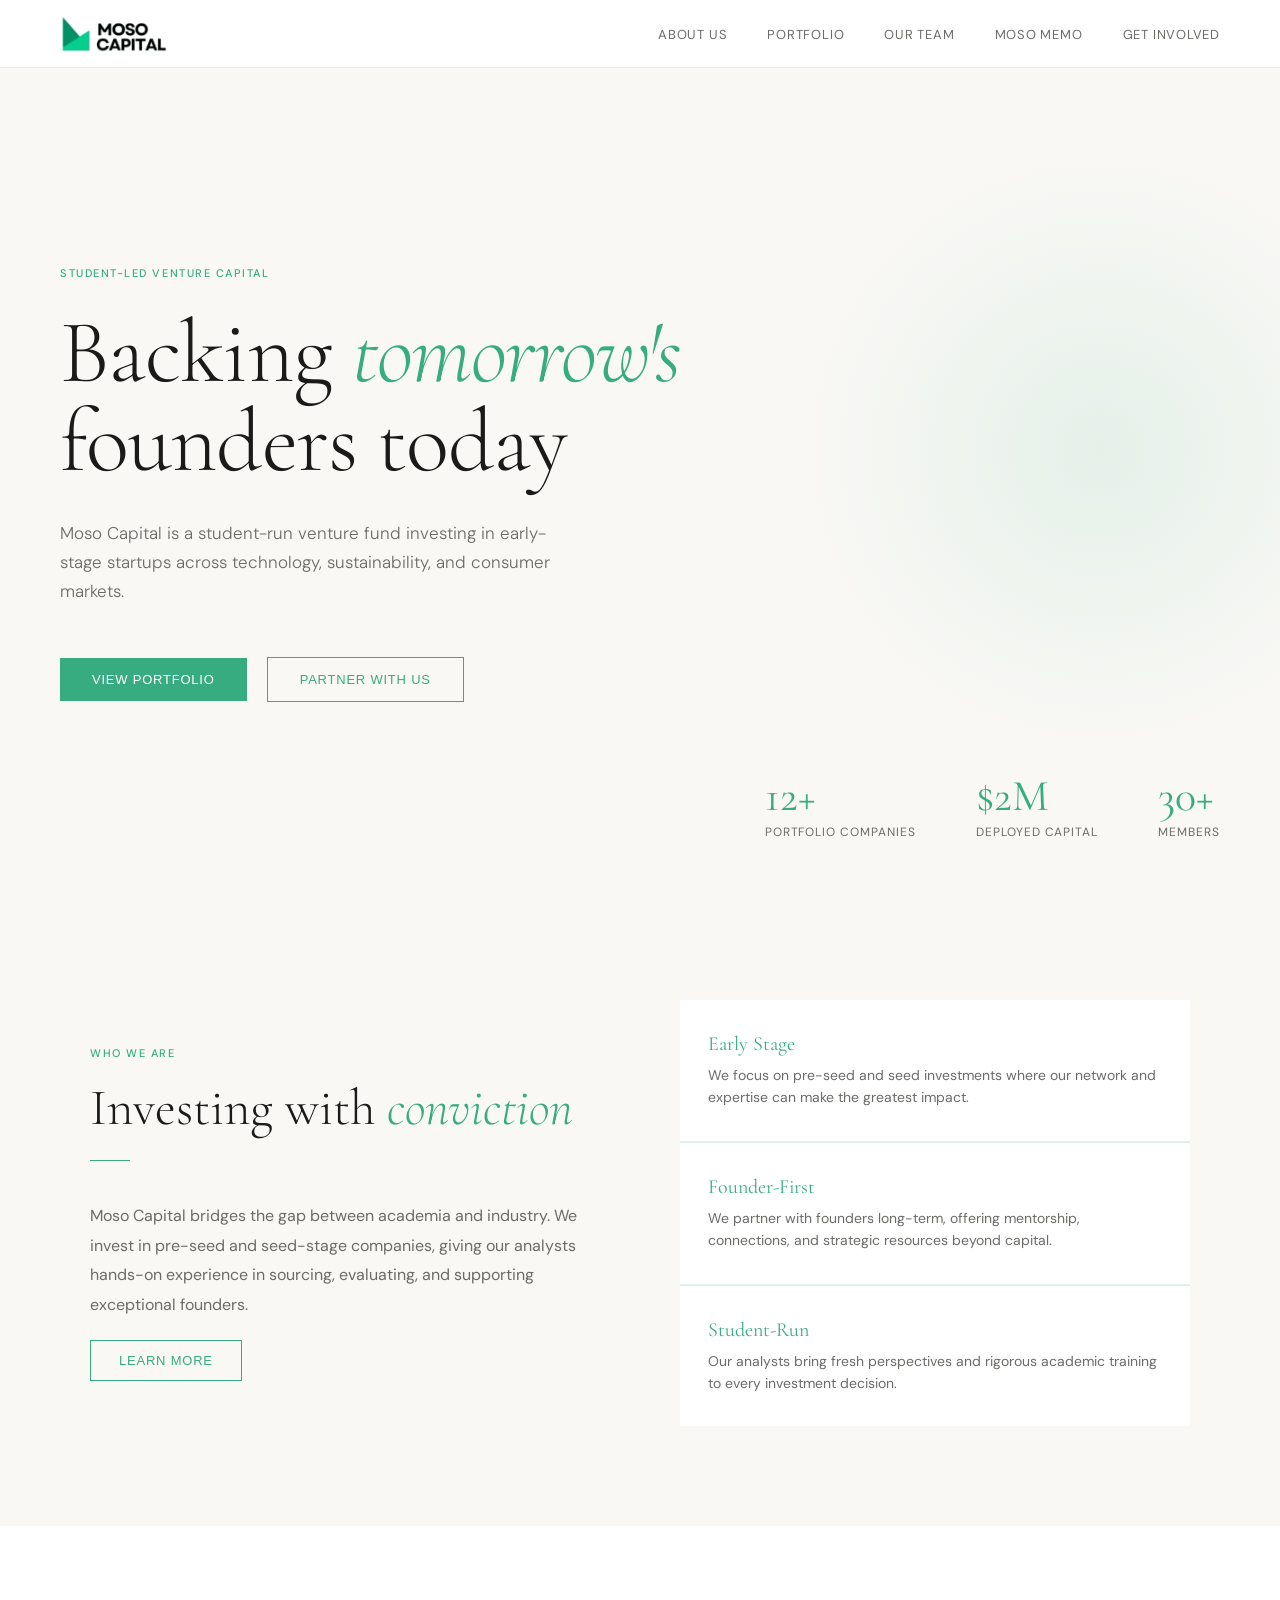
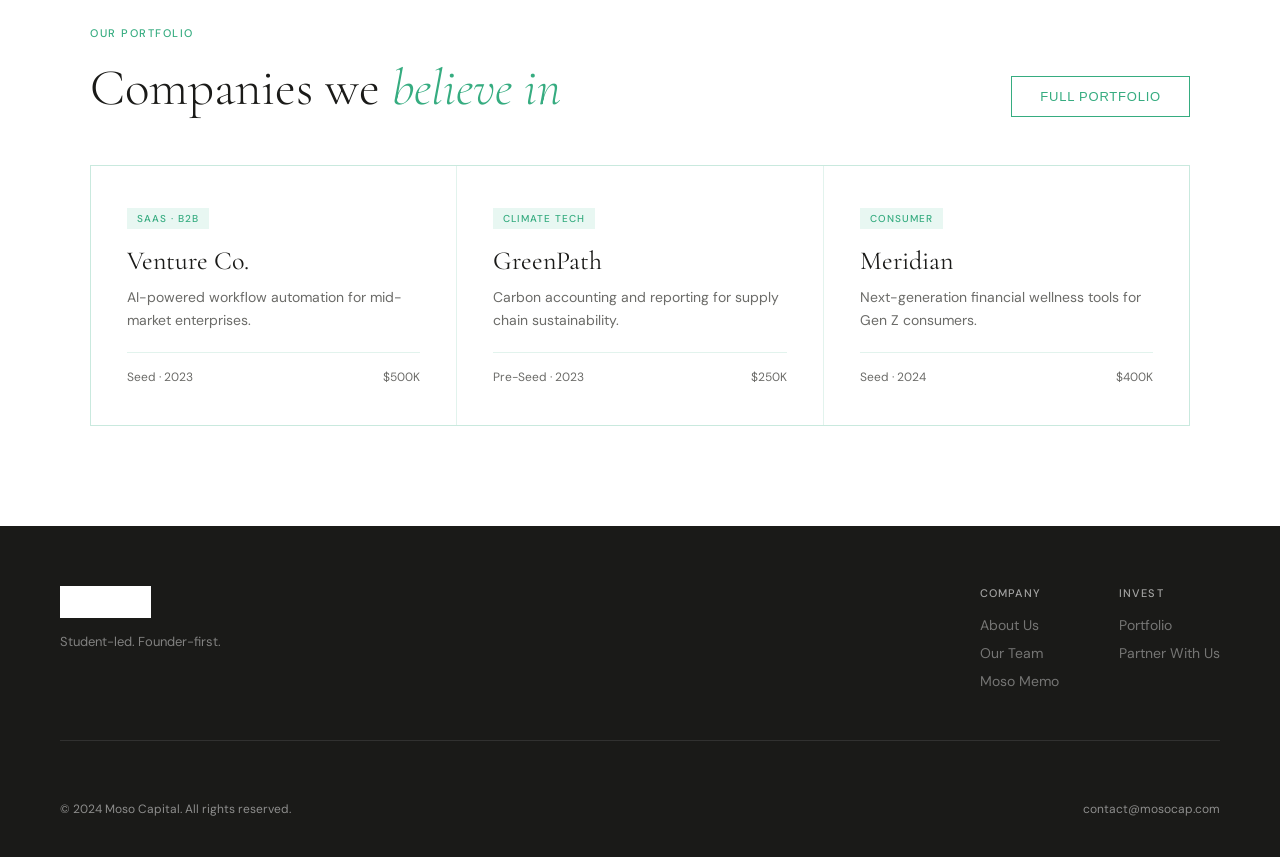
==== index.html @ 540422c6 "Rename mosocap.html to index.html" ====
<!DOCTYPE html>
<html lang="en">
<head>
<meta charset="UTF-8">
<meta name="viewport" content="width=device-width, initial-scale=1.0">
<title>Moso Capital</title>
<link rel="preconnect" href="https://fonts.googleapis.com">
<link rel="preconnect" href="https://fonts.gstatic.com" crossorigin>
<link href="https://fonts.googleapis.com/css2?family=Cormorant+Garamond:ital,wght@0,300;0,400;0,500;0,600;1,300;1,400&family=DM+Sans:wght@300;400;500&display=swap" rel="stylesheet">
<style>
  :root {
    --green: #36ac80;
    --green-light: #2d9470;
    --green-pale: #e8f7f2;
    --green-mid: #36ac80;
    --white: #ffffff;
    --off-white: #f9f8f5;
    --cream: #f0faf6;
    --charcoal: #1a1a18;
    --muted: #6b6b68;
    --border: rgba(54,172,128,0.14);
    --border-strong: rgba(54,172,128,0.28);
  }

  * { margin: 0; padding: 0; box-sizing: border-box; }

  html { scroll-behavior: smooth; }

  body {
    font-family: 'DM Sans', sans-serif;
    background: var(--white);
    color: var(--charcoal);
    overflow-x: hidden;
  }

  /* NAV */
  nav {
    position: fixed;
    top: 0; left: 0; right: 0;
    z-index: 100;
    background: rgba(255,255,255,0.95);
    backdrop-filter: blur(12px);
    border-bottom: 1px solid var(--border);
    padding: 0 60px;
    height: 68px;
    display: flex;
    align-items: center;
    justify-content: space-between;
  }

  .nav-logo {
    font-family: 'Cormorant Garamond', serif;
    font-size: 22px;
    font-weight: 500;
    color: var(--green);
    letter-spacing: 0.02em;
    text-decoration: none;
    cursor: pointer;
  }

  .nav-links {
    display: flex;
    gap: 40px;
    list-style: none;
    align-items: center;
  }

  .nav-links a {
    font-size: 13px;
    font-weight: 400;
    letter-spacing: 0.06em;
    text-transform: uppercase;
    color: var(--muted);
    text-decoration: none;
    transition: color 0.2s;
    cursor: pointer;
  }

  .nav-links a:hover, .nav-links a.active {
    color: var(--green);
  }

  /* PAGES */
  .page { display: none; }
  .page.active { display: block; }

  /* HERO */
  .hero {
    padding-top: 68px;
    min-height: 100vh;
    display: flex;
    flex-direction: column;
    justify-content: center;
    position: relative;
    overflow: hidden;
  }

  .hero-bg {
    position: absolute;
    inset: 0;
    background: var(--off-white);
    z-index: 0;
  }

  .hero-accent {
    position: absolute;
    right: -120px;
    top: 50%;
    transform: translateY(-50%);
    width: 600px;
    height: 600px;
    border-radius: 50%;
    background: radial-gradient(circle, rgba(54,172,128,0.10) 0%, transparent 70%);
    z-index: 0;
  }

  .hero-content {
    position: relative;
    z-index: 1;
    padding: 0 60px;
    max-width: 900px;
  }

  .hero-label {
    font-size: 11px;
    letter-spacing: 0.14em;
    text-transform: uppercase;
    color: var(--green-mid);
    font-weight: 500;
    margin-bottom: 28px;
  }

  .hero-headline {
    font-family: 'Cormorant Garamond', serif;
    font-size: clamp(56px, 7vw, 96px);
    font-weight: 300;
    line-height: 1.0;
    color: var(--charcoal);
    margin-bottom: 32px;
    letter-spacing: -0.01em;
  }

  .hero-headline em {
    font-style: italic;
    color: var(--green);
  }

  .hero-sub {
    font-size: 17px;
    font-weight: 300;
    color: var(--muted);
    line-height: 1.7;
    max-width: 520px;
    margin-bottom: 52px;
  }

  .hero-cta {
    display: inline-flex;
    align-items: center;
    gap: 10px;
    background: var(--green);
    color: white;
    padding: 14px 32px;
    font-size: 13px;
    letter-spacing: 0.06em;
    text-transform: uppercase;
    font-weight: 500;
    text-decoration: none;
    cursor: pointer;
    transition: background 0.2s;
    border: none;
  }

  .hero-cta:hover { background: var(--green-light); }

  .hero-cta-ghost {
    display: inline-flex;
    align-items: center;
    gap: 10px;
    background: transparent;
    color: var(--green);
    padding: 14px 32px;
    font-size: 13px;
    letter-spacing: 0.06em;
    text-transform: uppercase;
    font-weight: 500;
    cursor: pointer;
    border: 1px solid var(--green);
    transition: all 0.2s;
    margin-left: 16px;
  }

  .hero-cta-ghost:hover {
    background: var(--green);
    color: white;
  }

  .hero-stats {
    position: absolute;
    bottom: 60px;
    right: 60px;
    display: flex;
    gap: 60px;
    z-index: 1;
  }

  .hero-stat-num {
    font-family: 'Cormorant Garamond', serif;
    font-size: 44px;
    font-weight: 400;
    color: var(--green);
    line-height: 1;
  }

  .hero-stat-label {
    font-size: 12px;
    letter-spacing: 0.08em;
    text-transform: uppercase;
    color: var(--muted);
    margin-top: 6px;
  }

  /* SECTION SHARED */
  section {
    padding: 100px 60px;
  }

  .section-label {
    font-size: 11px;
    letter-spacing: 0.14em;
    text-transform: uppercase;
    color: var(--green-mid);
    font-weight: 500;
    margin-bottom: 20px;
  }

  .section-title {
    font-family: 'Cormorant Garamond', serif;
    font-size: clamp(36px, 4vw, 56px);
    font-weight: 300;
    line-height: 1.1;
    color: var(--charcoal);
    margin-bottom: 24px;
  }

  .section-title em {
    font-style: italic;
    color: var(--green);
  }

  .divider {
    width: 40px;
    height: 1px;
    background: var(--green);
    margin-bottom: 40px;
  }

  /* ABOUT PAGE */
  .about-grid {
    display: grid;
    grid-template-columns: 1fr 1fr;
    gap: 80px;
    align-items: start;
    margin-bottom: 100px;
  }

  .about-text p {
    font-size: 16px;
    line-height: 1.85;
    color: var(--muted);
    margin-bottom: 20px;
  }

  .about-text p:last-child { margin-bottom: 0; }

  .about-visual {
    background: var(--green-pale);
    padding: 48px;
    display: flex;
    flex-direction: column;
    gap: 32px;
  }

  .about-pillar {
    border-top: 1px solid var(--border-strong);
    padding-top: 24px;
  }

  .about-pillar h4 {
    font-family: 'Cormorant Garamond', serif;
    font-size: 22px;
    font-weight: 400;
    color: var(--green);
    margin-bottom: 8px;
  }

  .about-pillar p {
    font-size: 14px;
    line-height: 1.7;
    color: var(--muted);
  }

  .values-grid {
    display: grid;
    grid-template-columns: repeat(3, 1fr);
    gap: 1px;
    background: var(--border);
    border: 1px solid var(--border);
  }

  .value-card {
    background: var(--white);
    padding: 40px 36px;
  }

  .value-num {
    font-family: 'Cormorant Garamond', serif;
    font-size: 48px;
    font-weight: 300;
    color: var(--green-pale);
    line-height: 1;
    margin-bottom: 16px;
  }

  .value-title {
    font-size: 14px;
    font-weight: 500;
    letter-spacing: 0.04em;
    color: var(--charcoal);
    margin-bottom: 12px;
    text-transform: uppercase;
  }

  .value-desc {
    font-size: 14px;
    line-height: 1.7;
    color: var(--muted);
  }

  /* PORTFOLIO PAGE */
  .portfolio-intro {
    max-width: 640px;
    margin-bottom: 64px;
  }

  .portfolio-intro p {
    font-size: 16px;
    line-height: 1.8;
    color: var(--muted);
  }

  .portfolio-grid {
    display: grid;
    grid-template-columns: repeat(3, 1fr);
    gap: 1px;
    background: var(--border);
    border: 1px solid var(--border);
    margin-bottom: 80px;
  }

  .portfolio-card {
    background: var(--white);
    padding: 40px 36px;
    transition: background 0.2s;
    cursor: default;
  }

  .portfolio-card:hover {
    background: var(--off-white);
  }

  .portfolio-card-tag {
    font-size: 10px;
    letter-spacing: 0.1em;
    text-transform: uppercase;
    color: var(--green-mid);
    font-weight: 500;
    margin-bottom: 16px;
    padding: 4px 10px;
    background: var(--green-pale);
    display: inline-block;
  }

  .portfolio-card h3 {
    font-family: 'Cormorant Garamond', serif;
    font-size: 26px;
    font-weight: 400;
    color: var(--charcoal);
    margin-bottom: 10px;
  }

  .portfolio-card p {
    font-size: 14px;
    line-height: 1.65;
    color: var(--muted);
    margin-bottom: 20px;
  }

  .portfolio-card-meta {
    font-size: 12px;
    color: var(--muted);
    border-top: 1px solid var(--border);
    padding-top: 16px;
    display: flex;
    justify-content: space-between;
  }

  /* TEAM PAGE */
  .team-intro {
    max-width: 600px;
    margin-bottom: 64px;
  }

  .team-intro p {
    font-size: 16px;
    line-height: 1.8;
    color: var(--muted);
  }

  .team-section-title {
    font-size: 11px;
    letter-spacing: 0.14em;
    text-transform: uppercase;
    color: var(--muted);
    font-weight: 500;
    margin-bottom: 32px;
    padding-bottom: 12px;
    border-bottom: 1px solid var(--border);
  }

  .team-grid {
    display: grid;
    grid-template-columns: repeat(4, 1fr);
    gap: 32px;
    margin-bottom: 24px;
  }

  .team-grid-3 {
    grid-template-columns: repeat(3, 1fr);
  }

  .team-card {
    display: flex;
    flex-direction: column;
  }

  .team-avatar {
    width: 100%;
    aspect-ratio: 1;
    background: var(--cream);
    margin-bottom: 16px;
    position: relative;
    overflow: hidden;
  }

  .team-avatar-initials {
    position: absolute;
    inset: 0;
    display: flex;
    align-items: center;
    justify-content: center;
    font-family: 'Cormorant Garamond', serif;
    font-size: 32px;
    font-weight: 300;
    color: var(--green);
  }

  .team-name {
    font-size: 16px;
    font-weight: 500;
    color: var(--charcoal);
    margin-bottom: 4px;
  }

  .team-role-tag {
    display: inline-block;
    font-size: 10px;
    letter-spacing: 0.08em;
    text-transform: uppercase;
    font-weight: 500;
    padding: 3px 8px;
    margin-bottom: 8px;
  }

  .tag-managing-director {
    background: #36ac80;
    color: white;
  }

  .tag-principal {
    background: #e8f7f2;
    color: #36ac80;
  }

  .tag-senior-analyst {
    background: #f0faf6;
    color: #2d9470;
  }

  .tag-analyst {
    background: #f5f5f3;
    color: var(--muted);
  }

  .tag-associate {
    background: #f5f0e8;
    color: #7a6a50;
  }

  .team-school {
    font-size: 12px;
    color: var(--muted);
  }

  /* BLOG PAGE */
  .blog-grid {
    display: grid;
    grid-template-columns: 1fr 1fr;
    gap: 1px;
    background: var(--border);
    border: 1px solid var(--border);
    margin-top: 64px;
  }

  .blog-card {
    background: var(--white);
    padding: 48px 44px;
    cursor: pointer;
    transition: background 0.2s;
  }

  .blog-card:hover { background: var(--off-white); }

  .blog-card.featured {
    grid-column: span 2;
    display: grid;
    grid-template-columns: 1fr 1fr;
    gap: 60px;
    align-items: center;
    border-bottom: 1px solid var(--border);
  }

  .blog-tag {
    font-size: 10px;
    letter-spacing: 0.1em;
    text-transform: uppercase;
    color: var(--green-mid);
    font-weight: 500;
    margin-bottom: 16px;
  }

  .blog-title {
    font-family: 'Cormorant Garamond', serif;
    font-size: 28px;
    font-weight: 400;
    color: var(--charcoal);
    line-height: 1.2;
    margin-bottom: 14px;
  }

  .blog-card.featured .blog-title {
    font-size: 38px;
  }

  .blog-excerpt {
    font-size: 14px;
    line-height: 1.7;
    color: var(--muted);
    margin-bottom: 20px;
  }

  .blog-meta {
    font-size: 12px;
    color: var(--muted);
    display: flex;
    gap: 16px;
  }

  .blog-visual {
    background: var(--green-pale);
    aspect-ratio: 4/3;
    display: flex;
    align-items: center;
    justify-content: center;
  }

  .blog-visual-text {
    font-family: 'Cormorant Garamond', serif;
    font-size: 72px;
    font-weight: 300;
    color: var(--green-pale);
    filter: brightness(0.85);
  }

  /* GET INVOLVED PAGE */
  .involved-grid {
    display: grid;
    grid-template-columns: 1fr 1fr;
    gap: 80px;
    margin-top: 64px;
    margin-bottom: 80px;
  }

  .involved-card {
    border: 1px solid var(--border);
    padding: 48px 44px;
  }

  .involved-card h3 {
    font-family: 'Cormorant Garamond', serif;
    font-size: 30px;
    font-weight: 400;
    color: var(--charcoal);
    margin-bottom: 16px;
  }

  .involved-card p {
    font-size: 15px;
    line-height: 1.75;
    color: var(--muted);
    margin-bottom: 28px;
  }

  .involved-card ul {
    list-style: none;
    margin-bottom: 32px;
  }

  .involved-card ul li {
    font-size: 14px;
    color: var(--muted);
    padding: 10px 0;
    border-bottom: 1px solid var(--border);
    display: flex;
    align-items: center;
    gap: 10px;
  }

  .involved-card ul li::before {
    content: '';
    width: 5px;
    height: 5px;
    border-radius: 50%;
    background: var(--green-mid);
    flex-shrink: 0;
  }

  .btn-primary {
    display: inline-block;
    background: var(--green);
    color: white;
    padding: 13px 28px;
    font-size: 13px;
    letter-spacing: 0.06em;
    text-transform: uppercase;
    font-weight: 500;
    text-decoration: none;
    cursor: pointer;
    border: none;
    transition: background 0.2s;
  }

  .btn-primary:hover { background: var(--green-light); }

  .btn-outline {
    display: inline-block;
    background: transparent;
    color: var(--green);
    padding: 12px 28px;
    font-size: 13px;
    letter-spacing: 0.06em;
    text-transform: uppercase;
    font-weight: 500;
    cursor: pointer;
    border: 1px solid var(--green);
    transition: all 0.2s;
    text-decoration: none;
  }

  .btn-outline:hover {
    background: var(--green);
    color: white;
  }

  /* CONTACT FORM */
  .contact-form {
    max-width: 580px;
  }

  .form-row {
    display: grid;
    grid-template-columns: 1fr 1fr;
    gap: 20px;
  }

  .form-group {
    margin-bottom: 20px;
  }

  .form-group label {
    display: block;
    font-size: 11px;
    letter-spacing: 0.1em;
    text-transform: uppercase;
    color: var(--muted);
    margin-bottom: 8px;
    font-weight: 500;
  }

  .form-group input,
  .form-group textarea,
  .form-group select {
    width: 100%;
    padding: 12px 16px;
    font-family: 'DM Sans', sans-serif;
    font-size: 14px;
    color: var(--charcoal);
    background: var(--white);
    border: 1px solid var(--border-strong);
    outline: none;
    transition: border-color 0.2s;
    -webkit-appearance: none;
  }

  .form-group input:focus,
  .form-group textarea:focus,
  .form-group select:focus {
    border-color: var(--green);
  }

  .form-group textarea { min-height: 120px; resize: vertical; }

  /* FOOTER */
  footer {
    background: var(--charcoal);
    padding: 60px 60px 40px;
    color: rgba(255,255,255,0.5);
  }

  .footer-top {
    display: flex;
    justify-content: space-between;
    align-items: flex-start;
    margin-bottom: 60px;
    padding-bottom: 40px;
    border-bottom: 1px solid rgba(255,255,255,0.1);
  }

  .footer-logo {
    font-family: 'Cormorant Garamond', serif;
    font-size: 24px;
    font-weight: 300;
    color: white;
    letter-spacing: 0.02em;
    margin-bottom: 8px;
  }

  .footer-tagline {
    font-size: 13px;
    color: rgba(255,255,255,0.45);
    margin-top: 6px;
  }

  .footer-links {
    display: flex;
    gap: 60px;
  }

  .footer-col h5 {
    font-size: 11px;
    letter-spacing: 0.1em;
    text-transform: uppercase;
    color: rgba(255,255,255,0.6);
    font-weight: 500;
    margin-bottom: 16px;
  }

  .footer-col a {
    display: block;
    font-size: 14px;
    color: rgba(255,255,255,0.4);
    text-decoration: none;
    margin-bottom: 10px;
    cursor: pointer;
    transition: color 0.2s;
  }

  .footer-col a:hover { color: rgba(255,255,255,0.8); }

  .footer-bottom {
    display: flex;
    justify-content: space-between;
    font-size: 12px;
  }

  /* ANIMATIONS */
  @keyframes fadeUp {
    from { opacity: 0; transform: translateY(24px); }
    to { opacity: 1; transform: translateY(0); }
  }

  .fade-up {
    animation: fadeUp 0.7s ease forwards;
  }

  .fade-up-delay-1 { animation-delay: 0.1s; opacity: 0; }
  .fade-up-delay-2 { animation-delay: 0.22s; opacity: 0; }
  .fade-up-delay-3 { animation-delay: 0.34s; opacity: 0; }
  .fade-up-delay-4 { animation-delay: 0.46s; opacity: 0; }

  /* RESPONSIVE */
  @media (max-width: 900px) {
    nav { padding: 0 24px; }
    section { padding: 60px 24px; }
    .hero-content { padding: 0 24px; }
    .hero-stats { right: 24px; bottom: 40px; gap: 32px; }
    .about-grid, .involved-grid { grid-template-columns: 1fr; gap: 48px; }
    .portfolio-grid { grid-template-columns: 1fr; }
    .team-grid { grid-template-columns: repeat(2, 1fr); }
    .team-grid-3 { grid-template-columns: repeat(2, 1fr); }
    .blog-grid { grid-template-columns: 1fr; }
    .blog-card.featured { grid-column: span 1; grid-template-columns: 1fr; }
    .values-grid { grid-template-columns: 1fr; }
    footer { padding: 48px 24px 32px; }
    .footer-top { flex-direction: column; gap: 40px; }
    .footer-links { gap: 40px; }
    .nav-links { gap: 20px; }
    .nav-links a { font-size: 11px; }
    .form-row { grid-template-columns: 1fr; }
  }
</style>
</head>
<body>

<!-- NAV -->
<nav>
  <a class="nav-logo" onclick="showPage('home')" style="display:flex;align-items:center;cursor:pointer;"><img src="[data-uri]" alt="Moso Capital" style="height:38px;width:auto;"></a>
  <ul class="nav-links">
    <li><a onclick="showPage('about')" id="nav-about">About Us</a></li>
    <li><a onclick="showPage('portfolio')" id="nav-portfolio">Portfolio</a></li>
    <li><a onclick="showPage('team')" id="nav-team">Our Team</a></li>
    <li><a onclick="showPage('blog')" id="nav-blog">Moso Memo</a></li>
    <li><a onclick="showPage('involved')" id="nav-involved">Get Involved</a></li>
  </ul>
</nav>

<!-- HOME PAGE -->
<div id="page-home" class="page active">
  <div class="hero">
    <div class="hero-bg"></div>
    <div class="hero-accent"></div>
    <div class="hero-content">
      <p class="hero-label fade-up">Student-led venture capital</p>
      <h1 class="hero-headline fade-up fade-up-delay-1">
        Backing <em>tomorrow's</em><br>founders today
      </h1>
      <p class="hero-sub fade-up fade-up-delay-2">
        Moso Capital is a student-run venture fund investing in early-stage startups across technology, sustainability, and consumer markets.
      </p>
      <div class="fade-up fade-up-delay-3">
        <button class="hero-cta" onclick="showPage('portfolio')">View Portfolio</button>
        <button class="hero-cta-ghost" onclick="showPage('involved')">Partner With Us</button>
      </div>
    </div>
    <div class="hero-stats fade-up fade-up-delay-4">
      <div>
        <div class="hero-stat-num">12+</div>
        <div class="hero-stat-label">Portfolio Companies</div>
      </div>
      <div>
        <div class="hero-stat-num">$2M</div>
        <div class="hero-stat-label">Deployed Capital</div>
      </div>
      <div>
        <div class="hero-stat-num">30+</div>
        <div class="hero-stat-label">Members</div>
      </div>
    </div>
  </div>

  <!-- Home About Snippet -->
  <section style="background: var(--off-white);">
    <div style="max-width:1100px; margin: 0 auto; display: grid; grid-template-columns: 1fr 1fr; gap: 80px; align-items: center;">
      <div>
        <p class="section-label">Who We Are</p>
        <h2 class="section-title">Investing with <em>conviction</em></h2>
        <div class="divider"></div>
        <p style="font-size:16px; line-height:1.85; color:var(--muted); margin-bottom:20px;">
          Moso Capital bridges the gap between academia and industry. We invest in pre-seed and seed-stage companies, giving our analysts hands-on experience in sourcing, evaluating, and supporting exceptional founders.
        </p>
        <button class="btn-outline" onclick="showPage('about')">Learn More</button>
      </div>
      <div style="display:flex; flex-direction:column; gap:1px; background:var(--border);">
        <div style="background:white; padding:32px 28px; border-bottom:1px solid var(--border);">
          <div style="font-family:'Cormorant Garamond',serif; font-size:20px; color:var(--green); margin-bottom:8px;">Early Stage</div>
          <div style="font-size:14px; color:var(--muted); line-height:1.6;">We focus on pre-seed and seed investments where our network and expertise can make the greatest impact.</div>
        </div>
        <div style="background:white; padding:32px 28px; border-bottom:1px solid var(--border);">
          <div style="font-family:'Cormorant Garamond',serif; font-size:20px; color:var(--green); margin-bottom:8px;">Founder-First</div>
          <div style="font-size:14px; color:var(--muted); line-height:1.6;">We partner with founders long-term, offering mentorship, connections, and strategic resources beyond capital.</div>
        </div>
        <div style="background:white; padding:32px 28px;">
          <div style="font-family:'Cormorant Garamond',serif; font-size:20px; color:var(--green); margin-bottom:8px;">Student-Run</div>
          <div style="font-size:14px; color:var(--muted); line-height:1.6;">Our analysts bring fresh perspectives and rigorous academic training to every investment decision.</div>
        </div>
      </div>
    </div>
  </section>

  <!-- Home Portfolio Snippet -->
  <section>
    <div style="max-width:1100px; margin: 0 auto;">
      <p class="section-label">Our Portfolio</p>
      <div style="display:flex; justify-content:space-between; align-items:flex-end; margin-bottom:48px;">
        <h2 class="section-title" style="margin-bottom:0;">Companies we <em>believe in</em></h2>
        <button class="btn-outline" onclick="showPage('portfolio')">Full Portfolio</button>
      </div>
      <div style="display:grid; grid-template-columns:repeat(3,1fr); gap:1px; background:var(--border); border:1px solid var(--border);">
        <div class="portfolio-card">
          <div class="portfolio-card-tag">SaaS · B2B</div>
          <h3>Venture Co.</h3>
          <p>AI-powered workflow automation for mid-market enterprises.</p>
          <div class="portfolio-card-meta"><span>Seed · 2023</span><span>$500K</span></div>
        </div>
        <div class="portfolio-card">
          <div class="portfolio-card-tag">Climate Tech</div>
          <h3>GreenPath</h3>
          <p>Carbon accounting and reporting for supply chain sustainability.</p>
          <div class="portfolio-card-meta"><span>Pre-Seed · 2023</span><span>$250K</span></div>
        </div>
        <div class="portfolio-card">
          <div class="portfolio-card-tag">Consumer</div>
          <h3>Meridian</h3>
          <p>Next-generation financial wellness tools for Gen Z consumers.</p>
          <div class="portfolio-card-meta"><span>Seed · 2024</span><span>$400K</span></div>
        </div>
      </div>
    </div>
  </section>

  <footer>
    <div class="footer-top">
      <div>
        <div class="footer-logo"><img src="[data-uri]" alt="Moso Capital" style="height:32px;width:auto;filter:brightness(0) invert(1);"></div>
        <div class="footer-tagline">Student-led. Founder-first.</div>
      </div>
      <div class="footer-links">
        <div class="footer-col">
          <h5>Company</h5>
          <a onclick="showPage('about')">About Us</a>
          <a onclick="showPage('team')">Our Team</a>
          <a onclick="showPage('blog')">Moso Memo</a>
        </div>
        <div class="footer-col">
          <h5>Invest</h5>
          <a onclick="showPage('portfolio')">Portfolio</a>
          <a onclick="showPage('involved')">Partner With Us</a>
        </div>
      </div>
    </div>
    <div class="footer-bottom">
      <span>© 2024 Moso Capital. All rights reserved.</span>
      <span>contact@mosocap.com</span>
    </div>
  </footer>
</div>

<!-- ABOUT PAGE -->
<div id="page-about" class="page">
  <section style="padding-top: 140px; max-width:1100px; margin: 0 auto;">
    <p class="section-label">About Us</p>
    <h1 class="section-title">We invest in people<br>before <em>products</em></h1>
    <div class="divider"></div>
    <div class="about-grid">
      <div class="about-text">
        <p>Moso Capital is a student-run venture fund dedicated to backing early-stage founders with the capital, mentorship, and network they need to build enduring companies.</p>
        <p>Founded by a group of students with a shared belief that the best investors are those closest to innovation, we operate at the intersection of rigorous analysis and entrepreneurial empathy.</p>
        <p>We write pre-seed and seed checks ranging from $100K to $500K, focusing on technology, sustainability, and consumer markets. Beyond capital, we offer founders access to our network of advisors, alumni, and industry partners.</p>
        <p>Our members graduate into roles at leading venture firms, investment banks, and startups — making Moso a launchpad for the next generation of investors.</p>
      </div>
      <div class="about-visual">
        <div class="about-pillar">
          <h4>Our Thesis</h4>
          <p>We back contrarian founders solving problems the market underestimates — where insight, timing, and execution create outsized outcomes.</p>
        </div>
        <div class="about-pillar">
          <h4>Our Process</h4>
          <p>Sourcing → Due Diligence → Investment Committee → Portfolio Support. Every decision is debated, data-driven, and documented.</p>
        </div>
        <div class="about-pillar">
          <h4>Our Community</h4>
          <p>Members are selected for intellectual curiosity, collaborative spirit, and genuine passion for building great companies.</p>
        </div>
      </div>
    </div>
  </section>

  <section style="background:var(--off-white);">
    <div style="max-width:1100px; margin: 0 auto;">
      <p class="section-label">Our Values</p>
      <h2 class="section-title">What <em>guides</em> us</h2>
      <div class="divider"></div>
      <div class="values-grid">
        <div class="value-card">
          <div class="value-num">01</div>
          <div class="value-title">Intellectual Rigor</div>
          <div class="value-desc">Every investment thesis is stress-tested through debate, data, and dissent. We never invest on conviction alone.</div>
        </div>
        <div class="value-card">
          <div class="value-num">02</div>
          <div class="value-title">Founder Partnership</div>
          <div class="value-desc">We are long-term partners, not passive shareholders. Our value extends far beyond the check we write.</div>
        </div>
        <div class="value-card">
          <div class="value-num">03</div>
          <div class="value-title">Contrarian Thinking</div>
          <div class="value-desc">The best investments are rarely obvious. We seek markets and founders that others overlook or misunderstand.</div>
        </div>
      </div>
    </div>
  </section>

  <footer>
    <div class="footer-top">
      <div>
        <div class="footer-logo"><img src="[data-uri]" alt="Moso Capital" style="height:32px;width:auto;filter:brightness(0) invert(1);"></div>
        <div class="footer-tagline">Student-led. Founder-first.</div>
      </div>
      <div class="footer-links">
        <div class="footer-col">
          <h5>Company</h5>
          <a onclick="showPage('about')">About Us</a>
          <a onclick="showPage('team')">Our Team</a>
          <a onclick="showPage('blog')">Moso Memo</a>
        </div>
        <div class="footer-col">
          <h5>Invest</h5>
          <a onclick="showPage('portfolio')">Portfolio</a>
          <a onclick="showPage('involved')">Partner With Us</a>
        </div>
      </div>
    </div>
    <div class="footer-bottom">
      <span>© 2024 Moso Capital. All rights reserved.</span>
      <span>contact@mosocap.com</span>
    </div>
  </footer>
</div>

<!-- PORTFOLIO PAGE -->
<div id="page-portfolio" class="page">
  <section style="padding-top: 140px; max-width:1100px; margin: 0 auto;">
    <p class="section-label">Portfolio</p>
    <h1 class="section-title">Companies we've <em>backed</em></h1>
    <div class="divider"></div>
    <div class="portfolio-intro">
      <p>We invest in pre-seed and seed-stage companies across technology, sustainability, and consumer markets. Our portfolio companies receive capital, mentorship, and access to our growing network.</p>
    </div>
    <div class="portfolio-grid">
      <div class="portfolio-card">
        <div class="portfolio-card-tag">SaaS · B2B</div>
        <h3>Venture Co.</h3>
        <p>AI-powered workflow automation for mid-market enterprises, reducing operational overhead by 40%.</p>
        <div class="portfolio-card-meta"><span>Seed · 2023</span><span>$500K</span></div>
      </div>
      <div class="portfolio-card">
        <div class="portfolio-card-tag">Climate Tech</div>
        <h3>GreenPath</h3>
        <p>Carbon accounting and automated reporting tools for supply chain sustainability compliance.</p>
        <div class="portfolio-card-meta"><span>Pre-Seed · 2023</span><span>$250K</span></div>
      </div>
      <div class="portfolio-card">
        <div class="portfolio-card-tag">Fintech · Consumer</div>
        <h3>Meridian</h3>
        <p>Next-generation financial wellness and savings tools built for Gen Z consumers.</p>
        <div class="portfolio-card-meta"><span>Seed · 2024</span><span>$400K</span></div>
      </div>
      <div class="portfolio-card">
        <div class="portfolio-card-tag">Health Tech</div>
        <h3>Luminary Health</h3>
        <p>Personalized preventive health monitoring using continuous biometric data and ML diagnostics.</p>
        <div class="portfolio-card-meta"><span>Pre-Seed · 2024</span><span>$200K</span></div>
      </div>
      <div class="portfolio-card">
        <div class="portfolio-card-tag">EdTech</div>
        <h3>Slate</h3>
        <p>Adaptive learning infrastructure for universities to deliver personalized course experiences at scale.</p>
        <div class="portfolio-card-meta"><span>Seed · 2022</span><span>$350K</span></div>
      </div>
      <div class="portfolio-card">
        <div class="portfolio-card-tag">Developer Tools</div>
        <h3>Stackr</h3>
        <p>Open-source infrastructure monitoring and incident response automation for engineering teams.</p>
        <div class="portfolio-card-meta"><span>Pre-Seed · 2024</span><span>$150K</span></div>
      </div>
    </div>
    <div style="background:var(--green-pale); padding:48px; display:flex; justify-content:space-between; align-items:center;">
      <div>
        <div style="font-family:'Cormorant Garamond',serif; font-size:28px; color:var(--green); margin-bottom:8px;">Are you building something?</div>
        <div style="font-size:14px; color:var(--muted);">We review all inbound pitches. Reach out if you're raising a pre-seed or seed round.</div>
      </div>
      <button class="btn-primary" onclick="showPage('involved')">Pitch Us</button>
    </div>
  </section>

  <footer style="margin-top:100px;">
    <div class="footer-top">
      <div>
        <div class="footer-logo"><img src="[data-uri]" alt="Moso Capital" style="height:32px;width:auto;filter:brightness(0) invert(1);"></div>
        <div class="footer-tagline">Student-led. Founder-first.</div>
      </div>
      <div class="footer-links">
        <div class="footer-col">
          <h5>Company</h5>
          <a onclick="showPage('about')">About Us</a>
          <a onclick="showPage('team')">Our Team</a>
          <a onclick="showPage('blog')">Moso Memo</a>
        </div>
        <div class="footer-col">
          <h5>Invest</h5>
          <a onclick="showPage('portfolio')">Portfolio</a>
          <a onclick="showPage('involved')">Partner With Us</a>
        </div>
      </div>
    </div>
    <div class="footer-bottom">
      <span>© 2024 Moso Capital. All rights reserved.</span>
      <span>contact@mosocap.com</span>
    </div>
  </footer>
</div>

<!-- TEAM PAGE -->
<div id="page-team" class="page">
  <section style="padding-top: 140px; max-width:1100px; margin: 0 auto;">
    <p class="section-label">Our Team</p>
    <h1 class="section-title">The people behind <em>Moso</em></h1>
    <div class="divider"></div>
    <div class="team-intro">
      <p>Our team brings together students from across disciplines — finance, engineering, economics, and design — united by a passion for technology and venture investing.</p>
    </div>

    <!-- Managing Directors -->
    <div class="team-section-title">Managing Directors</div>
    <div class="team-grid team-grid-3" style="margin-bottom:64px;">
      <div class="team-card">
        <div class="team-avatar"><div class="team-avatar-initials">AK</div></div>
        <div class="team-name">Alex Kim</div>
        <span class="team-role-tag tag-managing-director">Managing Director</span>
        <div class="team-school">Wharton, Finance &amp; Statistics</div>
      </div>
      <div class="team-card">
        <div class="team-avatar"><div class="team-avatar-initials">SR</div></div>
        <div class="team-name">Sofia Rivera</div>
        <span class="team-role-tag tag-managing-director">Managing Director</span>
        <div class="team-school">College of Arts &amp; Sciences, Economics</div>
      </div>
      <div class="team-card">
        <div class="team-avatar"><div class="team-avatar-initials">JP</div></div>
        <div class="team-name">James Park</div>
        <span class="team-role-tag tag-managing-director">Managing Director</span>
        <div class="team-school">Engineering, Computer Science</div>
      </div>
    </div>

    <!-- Principals -->
    <div class="team-section-title">Principals</div>
    <div class="team-grid team-grid-3" style="margin-bottom:64px;">
      <div class="team-card">
        <div class="team-avatar"><div class="team-avatar-initials">ML</div></div>
        <div class="team-name">Maya Liu</div>
        <span class="team-role-tag tag-principal">Principal</span>
        <div class="team-school">Wharton, Business Analytics</div>
      </div>
      <div class="team-card">
        <div class="team-avatar"><div class="team-avatar-initials">DT</div></div>
        <div class="team-name">Daniel Torres</div>
        <span class="team-role-tag tag-principal">Principal</span>
        <div class="team-school">Engineering, Systems Engineering</div>
      </div>
      <div class="team-card">
        <div class="team-avatar"><div class="team-avatar-initials">EW</div></div>
        <div class="team-name">Emily Wang</div>
        <span class="team-role-tag tag-principal">Principal</span>
        <div class="team-school">College, PPE</div>
      </div>
    </div>

    <!-- Senior Analysts -->
    <div class="team-section-title">Senior Analysts</div>
    <div class="team-grid" style="margin-bottom:64px;">
      <div class="team-card">
        <div class="team-avatar"><div class="team-avatar-initials">RP</div></div>
        <div class="team-name">Raj Patel</div>
        <span class="team-role-tag tag-senior-analyst">Senior Analyst</span>
        <div class="team-school">Wharton, Finance</div>
      </div>
      <div class="team-card">
        <div class="team-avatar"><div class="team-avatar-initials">CJ</div></div>
        <div class="team-name">Claire Johnson</div>
        <span class="team-role-tag tag-senior-analyst">Senior Analyst</span>
        <div class="team-school">Engineering, CIS</div>
      </div>
      <div class="team-card">
        <div class="team-avatar"><div class="team-avatar-initials">MB</div></div>
        <div class="team-name">Marcus Brown</div>
        <span class="team-role-tag tag-senior-analyst">Senior Analyst</span>
        <div class="team-school">College, Economics</div>
      </div>
      <div class="team-card">
        <div class="team-avatar"><div class="team-avatar-initials">AN</div></div>
        <div class="team-name">Aisha Nwosu</div>
        <span class="team-role-tag tag-senior-analyst">Senior Analyst</span>
        <div class="team-school">Wharton, Marketing</div>
      </div>
    </div>

    <!-- Analysts -->
    <div class="team-section-title">Analysts</div>
    <div class="team-grid">
      <div class="team-card">
        <div class="team-avatar"><div class="team-avatar-initials">TM</div></div>
        <div class="team-name">Tyler Morgan</div>
        <span class="team-role-tag tag-analyst">Analyst</span>
        <div class="team-school">Wharton, Finance</div>
      </div>
      <div class="team-card">
        <div class="team-avatar"><div class="team-avatar-initials">PL</div></div>
        <div class="team-name">Priya Lal</div>
        <span class="team-role-tag tag-analyst">Analyst</span>
        <div class="team-school">Engineering, NETS</div>
      </div>
      <div class="team-card">
        <div class="team-avatar"><div class="team-avatar-initials">JC</div></div>
        <div class="team-name">Jordan Chen</div>
        <span class="team-role-tag tag-analyst">Analyst</span>
        <div class="team-school">College, Mathematics</div>
      </div>
      <div class="team-card">
        <div class="team-avatar"><div class="team-avatar-initials">SO</div></div>
        <div class="team-name">Sam Okafor</div>
        <span class="team-role-tag tag-analyst">Analyst</span>
        <div class="team-school">Wharton, Economics</div>
      </div>
    </div>
  </section>

  <section style="background:var(--off-white); margin-top:80px;">
    <div style="max-width:1100px; margin:0 auto; display:flex; justify-content:space-between; align-items:center;">
      <div>
        <p class="section-label">Join the Team</p>
        <h2 class="section-title" style="margin-bottom:12px;">Recruiting <em>now</em></h2>
        <p style="font-size:15px; color:var(--muted);">We recruit analysts each semester. Applications open in September and January.</p>
      </div>
      <button class="btn-primary" onclick="showPage('involved')">Apply to Join</button>
    </div>
  </section>

  <footer style="margin-top:0;">
    <div class="footer-top">
      <div>
        <div class="footer-logo"><img src="[data-uri]" alt="Moso Capital" style="height:32px;width:auto;filter:brightness(0) invert(1);"></div>
        <div class="footer-tagline">Student-led. Founder-first.</div>
      </div>
      <div class="footer-links">
        <div class="footer-col">
          <h5>Company</h5>
          <a onclick="showPage('about')">About Us</a>
          <a onclick="showPage('team')">Our Team</a>
          <a onclick="showPage('blog')">Moso Memo</a>
        </div>
        <div class="footer-col">
          <h5>Invest</h5>
          <a onclick="showPage('portfolio')">Portfolio</a>
          <a onclick="showPage('involved')">Partner With Us</a>
        </div>
      </div>
    </div>
    <div class="footer-bottom">
      <span>© 2024 Moso Capital. All rights reserved.</span>
      <span>contact@mosocap.com</span>
    </div>
  </footer>
</div>

<!-- BLOG PAGE -->
<div id="page-blog" class="page">
  <section style="padding-top: 140px; max-width:1100px; margin: 0 auto;">
    <p class="section-label">Moso Memo</p>
    <h1 class="section-title">Perspectives on <em>venture</em></h1>
    <div class="divider"></div>

    <div class="blog-grid">
      <div class="blog-card featured">
        <div>
          <div class="blog-tag">Featured · Market Analysis</div>
          <h2 class="blog-title">The AI Infrastructure Stack: Where Value Accrues in the Next Decade</h2>
          <p class="blog-excerpt">As foundation models commoditize, the question of where durable value accrues in the AI stack has never been more pressing. We break down our framework for evaluating infrastructure plays.</p>
          <div class="blog-meta">
            <span>Alex Kim</span>
            <span>November 2024</span>
            <span>8 min read</span>
          </div>
        </div>
        <div class="blog-visual">
          <div class="blog-visual-text" style="font-size:96px; color:var(--green); opacity:0.15;">AI</div>
        </div>
      </div>

      <div class="blog-card">
        <div class="blog-tag">Sector Deep Dive</div>
        <h2 class="blog-title">Climate Tech at the Inflection Point</h2>
        <p class="blog-excerpt">Regulatory tailwinds, declining hardware costs, and institutional capital are converging. Here's our investment map for 2025.</p>
        <div class="blog-meta"><span>Sofia Rivera</span><span>October 2024</span><span>6 min</span></div>
      </div>

      <div class="blog-card">
        <div class="blog-tag">Portfolio Spotlight</div>
        <h2 class="blog-title">Why We Backed GreenPath Before Anyone Else</h2>
        <p class="blog-excerpt">A look inside our due diligence process on one of our most contrarian early bets — and what we learned along the way.</p>
        <div class="blog-meta"><span>Maya Liu</span><span>September 2024</span><span>5 min</span></div>
      </div>

      <div class="blog-card">
        <div class="blog-tag">Founder Perspective</div>
        <h2 class="blog-title">The Anatomy of a Pre-Seed Round in 2024</h2>
        <p class="blog-excerpt">Markets have shifted. Valuations have reset. Here's what founders need to know about raising a pre-seed round in the current environment.</p>
        <div class="blog-meta"><span>Daniel Torres</span><span>August 2024</span><span>7 min</span></div>
      </div>

      <div class="blog-card">
        <div class="blog-tag">Research</div>
        <h2 class="blog-title">Student Investors: An Asymmetric Advantage</h2>
        <p class="blog-excerpt">Why being embedded in university ecosystems gives us access to deal flow that traditional funds simply can't see coming.</p>
        <div class="blog-meta"><span>James Park</span><span>July 2024</span><span>4 min</span></div>
      </div>

      <div class="blog-card">
        <div class="blog-tag">Market Analysis</div>
        <h2 class="blog-title">Developer Tools in the Age of Copilots</h2>
        <p class="blog-excerpt">AI coding assistants are table stakes. We explore what comes next for the companies building the infrastructure beneath them.</p>
        <div class="blog-meta"><span>Emily Wang</span><span>June 2024</span><span>6 min</span></div>
      </div>
    </div>
  </section>

  <footer style="margin-top:80px;">
    <div class="footer-top">
      <div>
        <div class="footer-logo"><img src="[data-uri]" alt="Moso Capital" style="height:32px;width:auto;filter:brightness(0) invert(1);"></div>
        <div class="footer-tagline">Student-led. Founder-first.</div>
      </div>
      <div class="footer-links">
        <div class="footer-col">
          <h5>Company</h5>
          <a onclick="showPage('about')">About Us</a>
          <a onclick="showPage('team')">Our Team</a>
          <a onclick="showPage('blog')">Moso Memo</a>
        </div>
        <div class="footer-col">
          <h5>Invest</h5>
          <a onclick="showPage('portfolio')">Portfolio</a>
          <a onclick="showPage('involved')">Partner With Us</a>
        </div>
      </div>
    </div>
    <div class="footer-bottom">
      <span>© 2024 Moso Capital. All rights reserved.</span>
      <span>contact@mosocap.com</span>
    </div>
  </footer>
</div>

<!-- GET INVOLVED PAGE -->
<div id="page-involved" class="page">
  <section style="padding-top: 140px; max-width:1100px; margin: 0 auto;">
    <p class="section-label">Get Involved</p>
    <h1 class="section-title">Work with <em>us</em></h1>
    <div class="divider"></div>

    <div class="involved-grid">
      <!-- For Founders -->
      <div class="involved-card">
        <div style="font-size:11px; letter-spacing:0.1em; text-transform:uppercase; color:var(--green-mid); font-weight:500; margin-bottom:16px;">For Founders</div>
        <h3>Pitch Moso Capital</h3>
        <p>We invest in pre-seed and seed-stage companies. If you're raising, we'd love to hear from you. We move quickly and give every founder genuine feedback.</p>
        <ul>
          <li>Check size: $100K – $500K</li>
          <li>Stage: Pre-seed & Seed</li>
          <li>Sectors: Tech, Climate, Consumer</li>
          <li>Decision timeline: 4–6 weeks</li>
          <li>Geography: US-focused, open globally</li>
        </ul>
        <div class="contact-form">
          <div class="form-row">
            <div class="form-group">
              <label>First Name</label>
              <input type="text" placeholder="Jane">
            </div>
            <div class="form-group">
              <label>Last Name</label>
              <input type="text" placeholder="Smith">
            </div>
          </div>
          <div class="form-group">
            <label>Company Name</label>
            <input type="text" placeholder="Acme Inc.">
          </div>
          <div class="form-group">
            <label>Email</label>
            <input type="email" placeholder="jane@acme.com">
          </div>
          <div class="form-group">
            <label>Stage</label>
            <select>
              <option>Pre-Seed</option>
              <option>Seed</option>
              <option>Series A</option>
            </select>
          </div>
          <div class="form-group">
            <label>Tell us about your company</label>
            <textarea placeholder="What problem are you solving, and why are you the team to solve it?"></textarea>
          </div>
          <button class="btn-primary">Submit Pitch →</button>
        </div>
      </div>

      <!-- For VC Partners -->
      <div class="involved-card">
        <div style="font-size:11px; letter-spacing:0.1em; text-transform:uppercase; color:var(--green-mid); font-weight:500; margin-bottom:16px;">For VC Partners</div>
        <h3>Partner With Moso</h3>
        <p>We collaborate with leading venture firms to co-invest, share deal flow, and develop the next generation of venture talent. Our members go on to careers at top firms globally.</p>
        <ul>
          <li>Co-investment opportunities on our deals</li>
          <li>Access to our curated deal flow pipeline</li>
          <li>Direct recruiting access to our analysts</li>
          <li>Guest lectures and firm showcases</li>
          <li>Joint research and market analysis</li>
        </ul>
        <p style="font-size:14px; color:var(--muted); margin-bottom:28px;">Our partners include angels, family offices, and institutional funds who value our unique position within university ecosystems.</p>
        <div class="contact-form">
          <div class="form-row">
            <div class="form-group">
              <label>Your Name</label>
              <input type="text" placeholder="John Doe">
            </div>
            <div class="form-group">
              <label>Firm Name</label>
              <input type="text" placeholder="Acme Ventures">
            </div>
          </div>
          <div class="form-group">
            <label>Email</label>
            <input type="email" placeholder="john@acmevc.com">
          </div>
          <div class="form-group">
            <label>How would you like to work together?</label>
            <textarea placeholder="Co-investing, recruiting, deal flow sharing..."></textarea>
          </div>
          <button class="btn-primary">Get in Touch →</button>
        </div>
      </div>
    </div>

    <!-- Apply to join -->
    <div style="background:var(--charcoal); padding:64px; display:grid; grid-template-columns:1fr 1fr; gap:60px; align-items:center;">
      <div>
        <div style="font-size:11px; letter-spacing:0.14em; text-transform:uppercase; color:rgba(255,255,255,0.4); font-weight:500; margin-bottom:16px;">For Students</div>
        <h2 style="font-family:'Cormorant Garamond',serif; font-size:36px; font-weight:300; color:white; line-height:1.15; margin-bottom:16px;">Join <em style="font-style:italic; color:#36ac80;">Moso</em> as an Analyst</h2>
        <p style="font-size:15px; line-height:1.75; color:rgba(255,255,255,0.5);">We recruit undergraduate and graduate students each semester. No prior experience required — just intellectual curiosity, genuine interest in venture, and a drive to do great work.</p>
      </div>
      <div>
        <ul style="list-style:none; margin-bottom:32px;">
          <li style="font-size:14px; color:rgba(255,255,255,0.5); padding:12px 0; border-bottom:1px solid rgba(255,255,255,0.1); display:flex; align-items:center; gap:10px;"><span style="width:5px;height:5px;border-radius:50%;background:#36ac80;flex-shrink:0;display:inline-block;"></span>Applications open September & January</li>
          <li style="font-size:14px; color:rgba(255,255,255,0.5); padding:12px 0; border-bottom:1px solid rgba(255,255,255,0.1); display:flex; align-items:center; gap:10px;"><span style="width:5px;height:5px;border-radius:50%;background:#36ac80;flex-shrink:0;display:inline-block;"></span>Open to all majors and years</li>
          <li style="font-size:14px; color:rgba(255,255,255,0.5); padding:12px 0; border-bottom:1px solid rgba(255,255,255,0.1); display:flex; align-items:center; gap:10px;"><span style="width:5px;height:5px;border-radius:50%;background:#36ac80;flex-shrink:0;display:inline-block;"></span>Hands-on investing experience from day one</li>
          <li style="font-size:14px; color:rgba(255,255,255,0.5); padding:12px 0; display:flex; align-items:center; gap:10px;"><span style="width:5px;height:5px;border-radius:50%;background:#36ac80;flex-shrink:0;display:inline-block;"></span>Alumni network at top VC firms and startups</li>
        </ul>
        <button class="btn-primary" style="background:#36ac80; color:var(--charcoal);">Apply to Join →</button>
      </div>
    </div>
  </section>

  <footer style="margin-top:0;">
    <div class="footer-top">
      <div>
        <div class="footer-logo"><img src="[data-uri]" alt="Moso Capital" style="height:32px;width:auto;filter:brightness(0) invert(1);"></div>
        <div class="footer-tagline">Student-led. Founder-first.</div>
      </div>
      <div class="footer-links">
        <div class="footer-col">
          <h5>Company</h5>
          <a onclick="showPage('about')">About Us</a>
          <a onclick="showPage('team')">Our Team</a>
          <a onclick="showPage('blog')">Moso Memo</a>
        </div>
        <div class="footer-col">
          <h5>Invest</h5>
          <a onclick="showPage('portfolio')">Portfolio</a>
          <a onclick="showPage('involved')">Partner With Us</a>
        </div>
      </div>
    </div>
    <div class="footer-bottom">
      <span>© 2024 Moso Capital. All rights reserved.</span>
      <span>contact@mosocap.com</span>
    </div>
  </footer>
</div>

<script>
  function showPage(name) {
    document.querySelectorAll('.page').forEach(p => p.classList.remove('active'));
    document.querySelectorAll('.nav-links a').forEach(a => a.classList.remove('active'));
    const page = document.getElementById('page-' + name);
    if (page) {
      page.classList.add('active');
      window.scrollTo(0, 0);
    }
    const navLink = document.getElementById('nav-' + name);
    if (navLink) navLink.classList.add('active');
  }
</script>
</body>
</html>
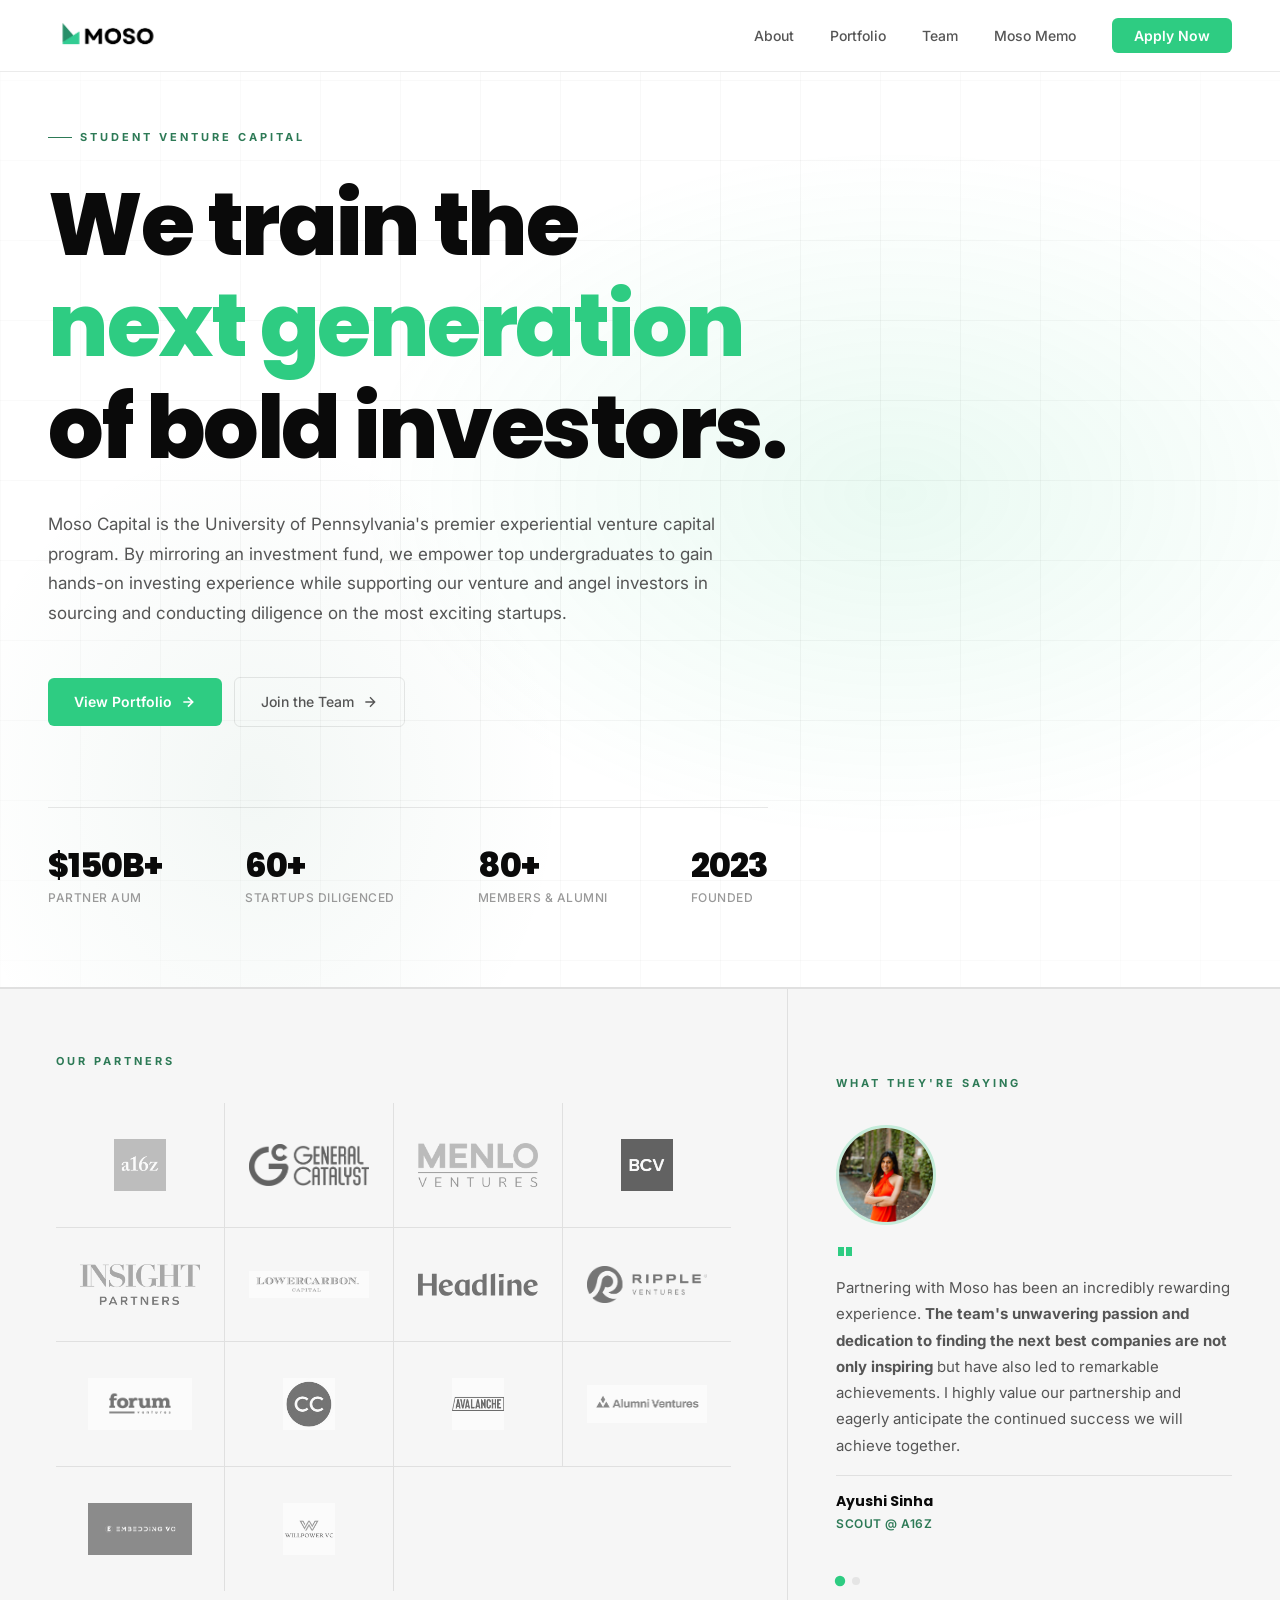
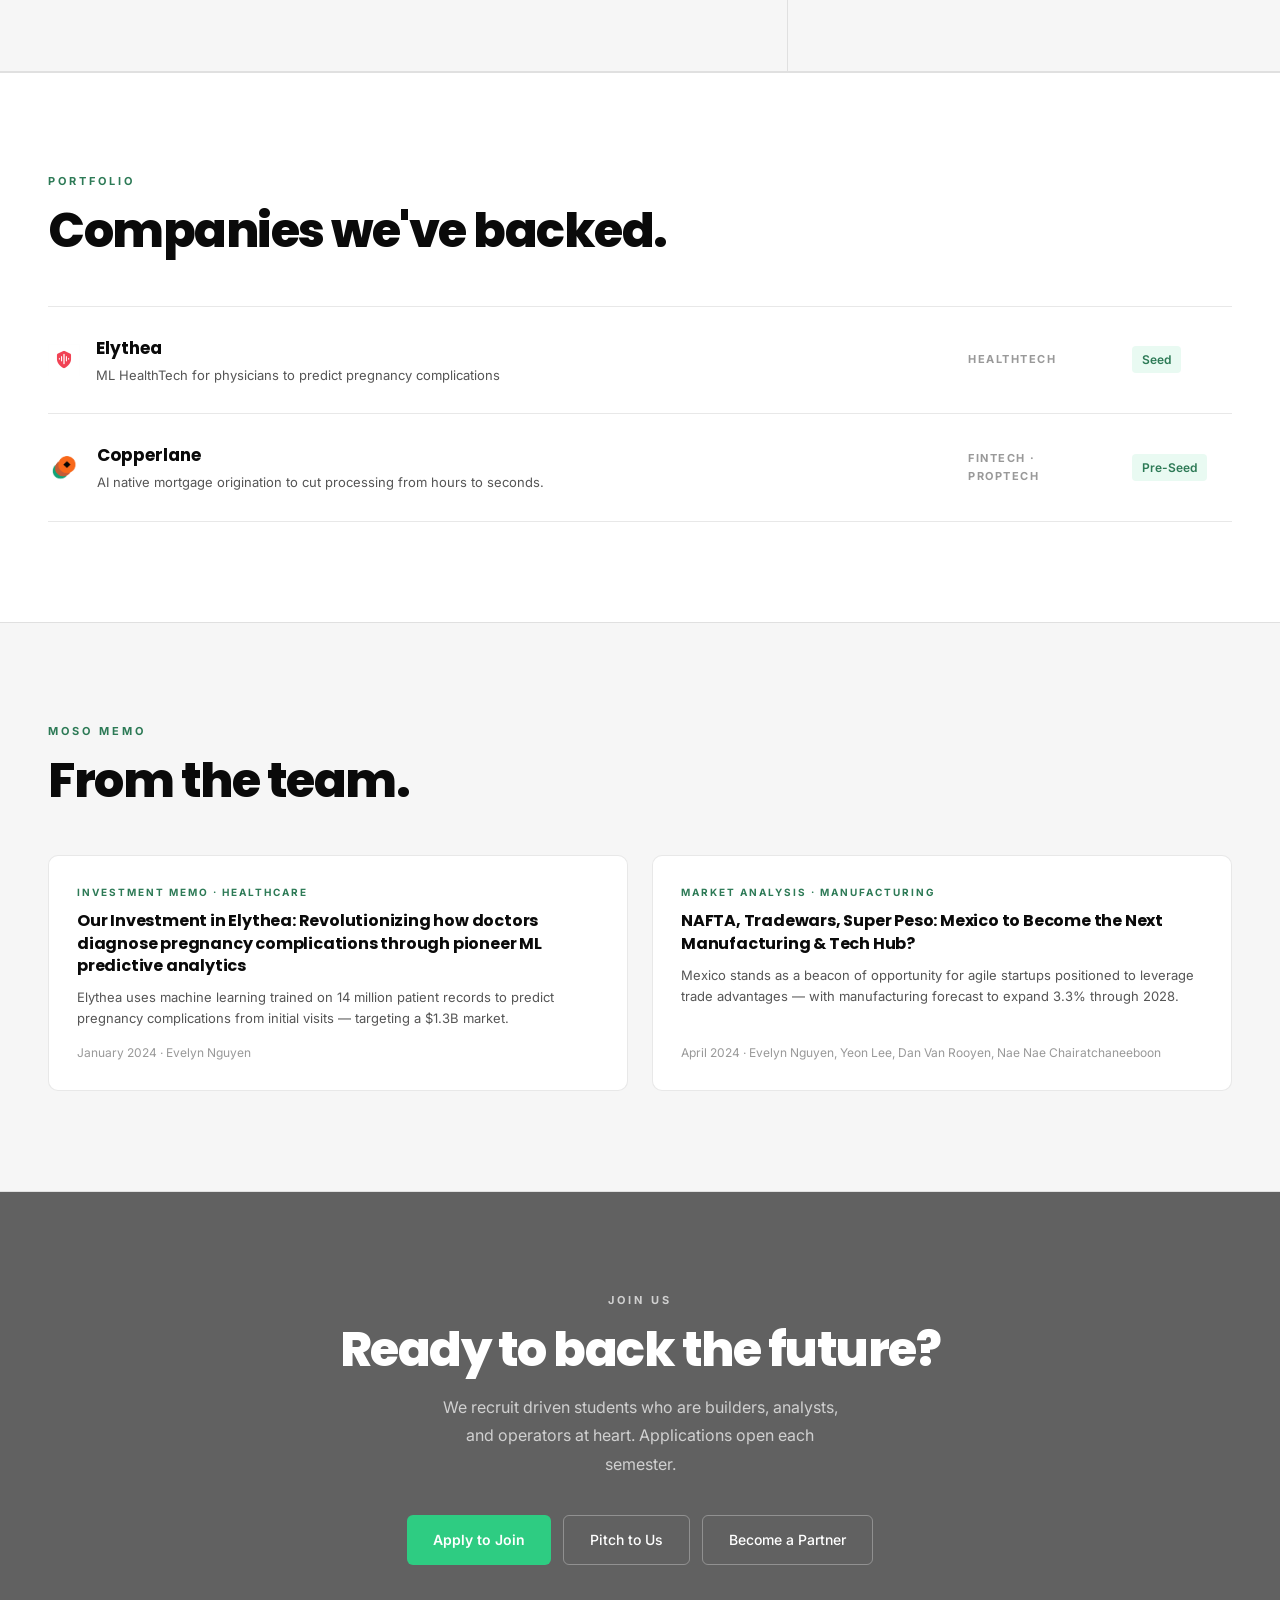
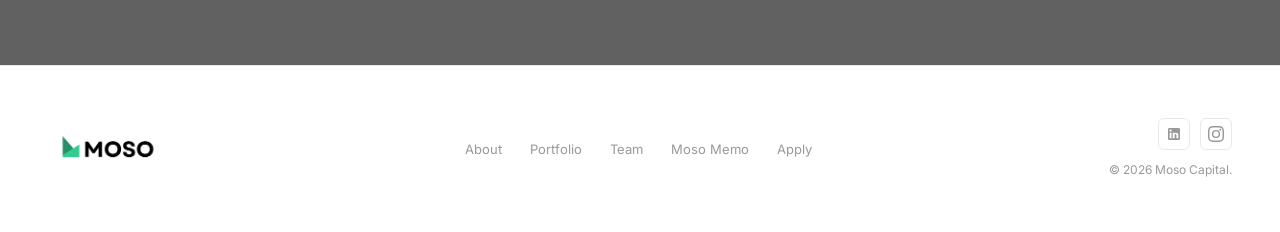
==== commit 1aac39fc: "update site" ====
--- a/index.html
+++ b/index.html
@@ -1,1526 +1,283 @@
 <!DOCTYPE html>
 <html lang="en">
 <head>
-<meta charset="UTF-8">
-<meta name="viewport" content="width=device-width, initial-scale=1.0">
-<title>Moso Capital</title>
-<link rel="preconnect" href="https://fonts.googleapis.com">
-<link rel="preconnect" href="https://fonts.gstatic.com" crossorigin>
-<link href="https://fonts.googleapis.com/css2?family=Cormorant+Garamond:ital,wght@0,300;0,400;0,500;0,600;1,300;1,400&family=DM+Sans:wght@300;400;500&display=swap" rel="stylesheet">
-<style>
-  :root {
-    --green: #36ac80;
-    --green-light: #2d9470;
-    --green-pale: #e8f7f2;
-    --green-mid: #36ac80;
-    --white: #ffffff;
-    --off-white: #f9f8f5;
-    --cream: #f0faf6;
-    --charcoal: #1a1a18;
-    --muted: #6b6b68;
-    --border: rgba(54,172,128,0.14);
-    --border-strong: rgba(54,172,128,0.28);
-  }
-
-  * { margin: 0; padding: 0; box-sizing: border-box; }
-
-  html { scroll-behavior: smooth; }
-
-  body {
-    font-family: 'DM Sans', sans-serif;
-    background: var(--white);
-    color: var(--charcoal);
-    overflow-x: hidden;
-  }
-
-  /* NAV */
-  nav {
-    position: fixed;
-    top: 0; left: 0; right: 0;
-    z-index: 100;
-    background: rgba(255,255,255,0.95);
-    backdrop-filter: blur(12px);
-    border-bottom: 1px solid var(--border);
-    padding: 0 60px;
-    height: 68px;
-    display: flex;
-    align-items: center;
-    justify-content: space-between;
-  }
-
-  .nav-logo {
-    font-family: 'Cormorant Garamond', serif;
-    font-size: 22px;
-    font-weight: 500;
-    color: var(--green);
-    letter-spacing: 0.02em;
-    text-decoration: none;
-    cursor: pointer;
-  }
-
-  .nav-links {
-    display: flex;
-    gap: 40px;
-    list-style: none;
-    align-items: center;
-  }
-
-  .nav-links a {
-    font-size: 13px;
-    font-weight: 400;
-    letter-spacing: 0.06em;
-    text-transform: uppercase;
-    color: var(--muted);
-    text-decoration: none;
-    transition: color 0.2s;
-    cursor: pointer;
-  }
-
-  .nav-links a:hover, .nav-links a.active {
-    color: var(--green);
-  }
-
-  /* PAGES */
-  .page { display: none; }
-  .page.active { display: block; }
-
-  /* HERO */
-  .hero {
-    padding-top: 68px;
-    min-height: 100vh;
-    display: flex;
-    flex-direction: column;
-    justify-content: center;
-    position: relative;
-    overflow: hidden;
-  }
-
-  .hero-bg {
-    position: absolute;
-    inset: 0;
-    background: var(--off-white);
-    z-index: 0;
-  }
-
-  .hero-accent {
-    position: absolute;
-    right: -120px;
-    top: 50%;
-    transform: translateY(-50%);
-    width: 600px;
-    height: 600px;
-    border-radius: 50%;
-    background: radial-gradient(circle, rgba(54,172,128,0.10) 0%, transparent 70%);
-    z-index: 0;
-  }
-
-  .hero-content {
-    position: relative;
-    z-index: 1;
-    padding: 0 60px;
-    max-width: 900px;
-  }
-
-  .hero-label {
-    font-size: 11px;
-    letter-spacing: 0.14em;
-    text-transform: uppercase;
-    color: var(--green-mid);
-    font-weight: 500;
-    margin-bottom: 28px;
-  }
-
-  .hero-headline {
-    font-family: 'Cormorant Garamond', serif;
-    font-size: clamp(56px, 7vw, 96px);
-    font-weight: 300;
-    line-height: 1.0;
-    color: var(--charcoal);
-    margin-bottom: 32px;
-    letter-spacing: -0.01em;
-  }
-
-  .hero-headline em {
-    font-style: italic;
-    color: var(--green);
-  }
-
-  .hero-sub {
-    font-size: 17px;
-    font-weight: 300;
-    color: var(--muted);
-    line-height: 1.7;
-    max-width: 520px;
-    margin-bottom: 52px;
-  }
-
-  .hero-cta {
-    display: inline-flex;
-    align-items: center;
-    gap: 10px;
-    background: var(--green);
-    color: white;
-    padding: 14px 32px;
-    font-size: 13px;
-    letter-spacing: 0.06em;
-    text-transform: uppercase;
-    font-weight: 500;
-    text-decoration: none;
-    cursor: pointer;
-    transition: background 0.2s;
-    border: none;
-  }
-
-  .hero-cta:hover { background: var(--green-light); }
-
-  .hero-cta-ghost {
-    display: inline-flex;
-    align-items: center;
-    gap: 10px;
-    background: transparent;
-    color: var(--green);
-    padding: 14px 32px;
-    font-size: 13px;
-    letter-spacing: 0.06em;
-    text-transform: uppercase;
-    font-weight: 500;
-    cursor: pointer;
-    border: 1px solid var(--green);
-    transition: all 0.2s;
-    margin-left: 16px;
-  }
-
-  .hero-cta-ghost:hover {
-    background: var(--green);
-    color: white;
-  }
-
-  .hero-stats {
-    position: absolute;
-    bottom: 60px;
-    right: 60px;
-    display: flex;
-    gap: 60px;
-    z-index: 1;
-  }
-
-  .hero-stat-num {
-    font-family: 'Cormorant Garamond', serif;
-    font-size: 44px;
-    font-weight: 400;
-    color: var(--green);
-    line-height: 1;
-  }
-
-  .hero-stat-label {
-    font-size: 12px;
-    letter-spacing: 0.08em;
-    text-transform: uppercase;
-    color: var(--muted);
-    margin-top: 6px;
-  }
-
-  /* SECTION SHARED */
-  section {
-    padding: 100px 60px;
-  }
-
-  .section-label {
-    font-size: 11px;
-    letter-spacing: 0.14em;
-    text-transform: uppercase;
-    color: var(--green-mid);
-    font-weight: 500;
-    margin-bottom: 20px;
-  }
-
-  .section-title {
-    font-family: 'Cormorant Garamond', serif;
-    font-size: clamp(36px, 4vw, 56px);
-    font-weight: 300;
-    line-height: 1.1;
-    color: var(--charcoal);
-    margin-bottom: 24px;
-  }
-
-  .section-title em {
-    font-style: italic;
-    color: var(--green);
-  }
-
-  .divider {
-    width: 40px;
-    height: 1px;
-    background: var(--green);
-    margin-bottom: 40px;
-  }
-
-  /* ABOUT PAGE */
-  .about-grid {
-    display: grid;
-    grid-template-columns: 1fr 1fr;
-    gap: 80px;
-    align-items: start;
-    margin-bottom: 100px;
-  }
-
-  .about-text p {
-    font-size: 16px;
-    line-height: 1.85;
-    color: var(--muted);
-    margin-bottom: 20px;
-  }
-
-  .about-text p:last-child { margin-bottom: 0; }
-
-  .about-visual {
-    background: var(--green-pale);
-    padding: 48px;
-    display: flex;
-    flex-direction: column;
-    gap: 32px;
-  }
-
-  .about-pillar {
-    border-top: 1px solid var(--border-strong);
-    padding-top: 24px;
-  }
-
-  .about-pillar h4 {
-    font-family: 'Cormorant Garamond', serif;
-    font-size: 22px;
-    font-weight: 400;
-    color: var(--green);
-    margin-bottom: 8px;
-  }
-
-  .about-pillar p {
-    font-size: 14px;
-    line-height: 1.7;
-    color: var(--muted);
-  }
-
-  .values-grid {
-    display: grid;
-    grid-template-columns: repeat(3, 1fr);
-    gap: 1px;
-    background: var(--border);
-    border: 1px solid var(--border);
-  }
-
-  .value-card {
-    background: var(--white);
-    padding: 40px 36px;
-  }
-
-  .value-num {
-    font-family: 'Cormorant Garamond', serif;
-    font-size: 48px;
-    font-weight: 300;
-    color: var(--green-pale);
-    line-height: 1;
-    margin-bottom: 16px;
-  }
-
-  .value-title {
-    font-size: 14px;
-    font-weight: 500;
-    letter-spacing: 0.04em;
-    color: var(--charcoal);
-    margin-bottom: 12px;
-    text-transform: uppercase;
-  }
-
-  .value-desc {
-    font-size: 14px;
-    line-height: 1.7;
-    color: var(--muted);
-  }
-
-  /* PORTFOLIO PAGE */
-  .portfolio-intro {
-    max-width: 640px;
-    margin-bottom: 64px;
-  }
-
-  .portfolio-intro p {
-    font-size: 16px;
-    line-height: 1.8;
-    color: var(--muted);
-  }
-
-  .portfolio-grid {
-    display: grid;
-    grid-template-columns: repeat(3, 1fr);
-    gap: 1px;
-    background: var(--border);
-    border: 1px solid var(--border);
-    margin-bottom: 80px;
-  }
-
-  .portfolio-card {
-    background: var(--white);
-    padding: 40px 36px;
-    transition: background 0.2s;
-    cursor: default;
-  }
-
-  .portfolio-card:hover {
-    background: var(--off-white);
-  }
-
-  .portfolio-card-tag {
-    font-size: 10px;
-    letter-spacing: 0.1em;
-    text-transform: uppercase;
-    color: var(--green-mid);
-    font-weight: 500;
-    margin-bottom: 16px;
-    padding: 4px 10px;
-    background: var(--green-pale);
-    display: inline-block;
-  }
-
-  .portfolio-card h3 {
-    font-family: 'Cormorant Garamond', serif;
-    font-size: 26px;
-    font-weight: 400;
-    color: var(--charcoal);
-    margin-bottom: 10px;
-  }
-
-  .portfolio-card p {
-    font-size: 14px;
-    line-height: 1.65;
-    color: var(--muted);
-    margin-bottom: 20px;
-  }
-
-  .portfolio-card-meta {
-    font-size: 12px;
-    color: var(--muted);
-    border-top: 1px solid var(--border);
-    padding-top: 16px;
-    display: flex;
-    justify-content: space-between;
-  }
-
-  /* TEAM PAGE */
-  .team-intro {
-    max-width: 600px;
-    margin-bottom: 64px;
-  }
-
-  .team-intro p {
-    font-size: 16px;
-    line-height: 1.8;
-    color: var(--muted);
-  }
-
-  .team-section-title {
-    font-size: 11px;
-    letter-spacing: 0.14em;
-    text-transform: uppercase;
-    color: var(--muted);
-    font-weight: 500;
-    margin-bottom: 32px;
-    padding-bottom: 12px;
-    border-bottom: 1px solid var(--border);
-  }
-
-  .team-grid {
-    display: grid;
-    grid-template-columns: repeat(4, 1fr);
-    gap: 32px;
-    margin-bottom: 24px;
-  }
-
-  .team-grid-3 {
-    grid-template-columns: repeat(3, 1fr);
-  }
-
-  .team-card {
-    display: flex;
-    flex-direction: column;
-  }
-
-  .team-avatar {
-    width: 100%;
-    aspect-ratio: 1;
-    background: var(--cream);
-    margin-bottom: 16px;
-    position: relative;
-    overflow: hidden;
-  }
-
-  .team-avatar-initials {
-    position: absolute;
-    inset: 0;
-    display: flex;
-    align-items: center;
-    justify-content: center;
-    font-family: 'Cormorant Garamond', serif;
-    font-size: 32px;
-    font-weight: 300;
-    color: var(--green);
-  }
-
-  .team-name {
-    font-size: 16px;
-    font-weight: 500;
-    color: var(--charcoal);
-    margin-bottom: 4px;
-  }
-
-  .team-role-tag {
-    display: inline-block;
-    font-size: 10px;
-    letter-spacing: 0.08em;
-    text-transform: uppercase;
-    font-weight: 500;
-    padding: 3px 8px;
-    margin-bottom: 8px;
-  }
-
-  .tag-managing-director {
-    background: #36ac80;
-    color: white;
-  }
-
-  .tag-principal {
-    background: #e8f7f2;
-    color: #36ac80;
-  }
-
-  .tag-senior-analyst {
-    background: #f0faf6;
-    color: #2d9470;
-  }
-
-  .tag-analyst {
-    background: #f5f5f3;
-    color: var(--muted);
-  }
-
-  .tag-associate {
-    background: #f5f0e8;
-    color: #7a6a50;
-  }
-
-  .team-school {
-    font-size: 12px;
-    color: var(--muted);
-  }
-
-  /* BLOG PAGE */
-  .blog-grid {
-    display: grid;
-    grid-template-columns: 1fr 1fr;
-    gap: 1px;
-    background: var(--border);
-    border: 1px solid var(--border);
-    margin-top: 64px;
-  }
-
-  .blog-card {
-    background: var(--white);
-    padding: 48px 44px;
-    cursor: pointer;
-    transition: background 0.2s;
-  }
-
-  .blog-card:hover { background: var(--off-white); }
-
-  .blog-card.featured {
-    grid-column: span 2;
-    display: grid;
-    grid-template-columns: 1fr 1fr;
-    gap: 60px;
-    align-items: center;
-    border-bottom: 1px solid var(--border);
-  }
-
-  .blog-tag {
-    font-size: 10px;
-    letter-spacing: 0.1em;
-    text-transform: uppercase;
-    color: var(--green-mid);
-    font-weight: 500;
-    margin-bottom: 16px;
-  }
-
-  .blog-title {
-    font-family: 'Cormorant Garamond', serif;
-    font-size: 28px;
-    font-weight: 400;
-    color: var(--charcoal);
-    line-height: 1.2;
-    margin-bottom: 14px;
-  }
-
-  .blog-card.featured .blog-title {
-    font-size: 38px;
-  }
-
-  .blog-excerpt {
-    font-size: 14px;
-    line-height: 1.7;
-    color: var(--muted);
-    margin-bottom: 20px;
-  }
-
-  .blog-meta {
-    font-size: 12px;
-    color: var(--muted);
-    display: flex;
-    gap: 16px;
-  }
-
-  .blog-visual {
-    background: var(--green-pale);
-    aspect-ratio: 4/3;
-    display: flex;
-    align-items: center;
-    justify-content: center;
-  }
-
-  .blog-visual-text {
-    font-family: 'Cormorant Garamond', serif;
-    font-size: 72px;
-    font-weight: 300;
-    color: var(--green-pale);
-    filter: brightness(0.85);
-  }
-
-  /* GET INVOLVED PAGE */
-  .involved-grid {
-    display: grid;
-    grid-template-columns: 1fr 1fr;
-    gap: 80px;
-    margin-top: 64px;
-    margin-bottom: 80px;
-  }
-
-  .involved-card {
-    border: 1px solid var(--border);
-    padding: 48px 44px;
-  }
-
-  .involved-card h3 {
-    font-family: 'Cormorant Garamond', serif;
-    font-size: 30px;
-    font-weight: 400;
-    color: var(--charcoal);
-    margin-bottom: 16px;
-  }
-
-  .involved-card p {
-    font-size: 15px;
-    line-height: 1.75;
-    color: var(--muted);
-    margin-bottom: 28px;
-  }
-
-  .involved-card ul {
-    list-style: none;
-    margin-bottom: 32px;
-  }
-
-  .involved-card ul li {
-    font-size: 14px;
-    color: var(--muted);
-    padding: 10px 0;
-    border-bottom: 1px solid var(--border);
-    display: flex;
-    align-items: center;
-    gap: 10px;
-  }
-
-  .involved-card ul li::before {
-    content: '';
-    width: 5px;
-    height: 5px;
-    border-radius: 50%;
-    background: var(--green-mid);
-    flex-shrink: 0;
-  }
-
-  .btn-primary {
-    display: inline-block;
-    background: var(--green);
-    color: white;
-    padding: 13px 28px;
-    font-size: 13px;
-    letter-spacing: 0.06em;
-    text-transform: uppercase;
-    font-weight: 500;
-    text-decoration: none;
-    cursor: pointer;
-    border: none;
-    transition: background 0.2s;
-  }
-
-  .btn-primary:hover { background: var(--green-light); }
-
-  .btn-outline {
-    display: inline-block;
-    background: transparent;
-    color: var(--green);
-    padding: 12px 28px;
-    font-size: 13px;
-    letter-spacing: 0.06em;
-    text-transform: uppercase;
-    font-weight: 500;
-    cursor: pointer;
-    border: 1px solid var(--green);
-    transition: all 0.2s;
-    text-decoration: none;
-  }
-
-  .btn-outline:hover {
-    background: var(--green);
-    color: white;
-  }
-
-  /* CONTACT FORM */
-  .contact-form {
-    max-width: 580px;
-  }
-
-  .form-row {
-    display: grid;
-    grid-template-columns: 1fr 1fr;
-    gap: 20px;
-  }
-
-  .form-group {
-    margin-bottom: 20px;
-  }
-
-  .form-group label {
-    display: block;
-    font-size: 11px;
-    letter-spacing: 0.1em;
-    text-transform: uppercase;
-    color: var(--muted);
-    margin-bottom: 8px;
-    font-weight: 500;
-  }
-
-  .form-group input,
-  .form-group textarea,
-  .form-group select {
-    width: 100%;
-    padding: 12px 16px;
-    font-family: 'DM Sans', sans-serif;
-    font-size: 14px;
-    color: var(--charcoal);
-    background: var(--white);
-    border: 1px solid var(--border-strong);
-    outline: none;
-    transition: border-color 0.2s;
-    -webkit-appearance: none;
-  }
-
-  .form-group input:focus,
-  .form-group textarea:focus,
-  .form-group select:focus {
-    border-color: var(--green);
-  }
-
-  .form-group textarea { min-height: 120px; resize: vertical; }
-
-  /* FOOTER */
-  footer {
-    background: var(--charcoal);
-    padding: 60px 60px 40px;
-    color: rgba(255,255,255,0.5);
-  }
-
-  .footer-top {
-    display: flex;
-    justify-content: space-between;
-    align-items: flex-start;
-    margin-bottom: 60px;
-    padding-bottom: 40px;
-    border-bottom: 1px solid rgba(255,255,255,0.1);
-  }
-
-  .footer-logo {
-    font-family: 'Cormorant Garamond', serif;
-    font-size: 24px;
-    font-weight: 300;
-    color: white;
-    letter-spacing: 0.02em;
-    margin-bottom: 8px;
-  }
-
-  .footer-tagline {
-    font-size: 13px;
-    color: rgba(255,255,255,0.45);
-    margin-top: 6px;
-  }
-
-  .footer-links {
-    display: flex;
-    gap: 60px;
-  }
-
-  .footer-col h5 {
-    font-size: 11px;
-    letter-spacing: 0.1em;
-    text-transform: uppercase;
-    color: rgba(255,255,255,0.6);
-    font-weight: 500;
-    margin-bottom: 16px;
-  }
-
-  .footer-col a {
-    display: block;
-    font-size: 14px;
-    color: rgba(255,255,255,0.4);
-    text-decoration: none;
-    margin-bottom: 10px;
-    cursor: pointer;
-    transition: color 0.2s;
-  }
-
-  .footer-col a:hover { color: rgba(255,255,255,0.8); }
-
-  .footer-bottom {
-    display: flex;
-    justify-content: space-between;
-    font-size: 12px;
-  }
-
-  /* ANIMATIONS */
-  @keyframes fadeUp {
-    from { opacity: 0; transform: translateY(24px); }
-    to { opacity: 1; transform: translateY(0); }
-  }
-
-  .fade-up {
-    animation: fadeUp 0.7s ease forwards;
-  }
-
-  .fade-up-delay-1 { animation-delay: 0.1s; opacity: 0; }
-  .fade-up-delay-2 { animation-delay: 0.22s; opacity: 0; }
-  .fade-up-delay-3 { animation-delay: 0.34s; opacity: 0; }
-  .fade-up-delay-4 { animation-delay: 0.46s; opacity: 0; }
-
-  /* RESPONSIVE */
-  @media (max-width: 900px) {
-    nav { padding: 0 24px; }
-    section { padding: 60px 24px; }
-    .hero-content { padding: 0 24px; }
-    .hero-stats { right: 24px; bottom: 40px; gap: 32px; }
-    .about-grid, .involved-grid { grid-template-columns: 1fr; gap: 48px; }
-    .portfolio-grid { grid-template-columns: 1fr; }
-    .team-grid { grid-template-columns: repeat(2, 1fr); }
-    .team-grid-3 { grid-template-columns: repeat(2, 1fr); }
-    .blog-grid { grid-template-columns: 1fr; }
-    .blog-card.featured { grid-column: span 1; grid-template-columns: 1fr; }
-    .values-grid { grid-template-columns: 1fr; }
-    footer { padding: 48px 24px 32px; }
-    .footer-top { flex-direction: column; gap: 40px; }
-    .footer-links { gap: 40px; }
-    .nav-links { gap: 20px; }
-    .nav-links a { font-size: 11px; }
-    .form-row { grid-template-columns: 1fr; }
-  }
-</style>
+  <meta charset="UTF-8" />
+  <meta name="viewport" content="width=device-width, initial-scale=1.0" />
+  <title>Moso Capital — Student Venture Capital</title>
+  <link rel="stylesheet" href="style.css" />
 </head>
 <body>
 
-<!-- NAV -->
+<!-- ── NAV ── -->
 <nav>
-  <a class="nav-logo" onclick="showPage('home')" style="display:flex;align-items:center;cursor:pointer;"><img src="[data-uri]" alt="Moso Capital" style="height:38px;width:auto;"></a>
+  <a href="index.html" class="nav-logo">
+    <img src="moso.png" alt="Moso Capital" style="height:60px;width:auto;" />
+  </a>
   <ul class="nav-links">
-    <li><a onclick="showPage('about')" id="nav-about">About Us</a></li>
-    <li><a onclick="showPage('portfolio')" id="nav-portfolio">Portfolio</a></li>
-    <li><a onclick="showPage('team')" id="nav-team">Our Team</a></li>
-    <li><a onclick="showPage('blog')" id="nav-blog">Moso Memo</a></li>
-    <li><a onclick="showPage('involved')" id="nav-involved">Get Involved</a></li>
+    <li><a href="about.html">About</a></li>
+    <li><a href="#portfolio">Portfolio</a></li>
+    <li><a href="team.html">Team</a></li>
+    <li><a href="#memo">Moso Memo</a></li>
+    <li><a href="#join" class="nav-cta">Apply Now</a></li>
   </ul>
 </nav>
 
-<!-- HOME PAGE -->
-<div id="page-home" class="page active">
-  <div class="hero">
-    <div class="hero-bg"></div>
-    <div class="hero-accent"></div>
-    <div class="hero-content">
-      <p class="hero-label fade-up">Student-led venture capital</p>
-      <h1 class="hero-headline fade-up fade-up-delay-1">
-        Backing <em>tomorrow's</em><br>founders today
-      </h1>
-      <p class="hero-sub fade-up fade-up-delay-2">
-        Moso Capital is a student-run venture fund investing in early-stage startups across technology, sustainability, and consumer markets.
-      </p>
-      <div class="fade-up fade-up-delay-3">
-        <button class="hero-cta" onclick="showPage('portfolio')">View Portfolio</button>
-        <button class="hero-cta-ghost" onclick="showPage('involved')">Partner With Us</button>
-      </div>
-    </div>
-    <div class="hero-stats fade-up fade-up-delay-4">
+<!-- ── HERO ── -->
+<section class="hero">
+  <div class="hero-bg"></div>
+  <div class="hero-grid-lines"></div>
+  <div class="hero-content">
+    <div class="hero-eyebrow">Student Venture Capital</div>
+    <h1>
+      We train the
+      <span class="accent">next generation</span>
+      of bold investors.
+    </h1>
+    <p class="hero-sub">
+      Moso Capital is the University of Pennsylvania's premier experiential venture capital program. By mirroring an investment fund, we empower top undergraduates to gain hands-on investing experience while supporting our venture and angel investors in sourcing and conducting diligence on the most exciting startups.
+    </p>
+    <div class="hero-actions">
+      <a href="#portfolio" class="btn-primary">
+        View Portfolio
+        <svg width="16" height="16" viewBox="0 0 24 24" fill="none" stroke="currentColor" stroke-width="2.5"><path d="M5 12h14M12 5l7 7-7 7"/></svg>
+      </a>
+      <a href="#join" class="btn-secondary">
+        Join the Team
+        <svg width="16" height="16" viewBox="0 0 24 24" fill="none" stroke="currentColor" stroke-width="2"><path d="M5 12h14M12 5l7 7-7 7"/></svg>
+      </a>
+    </div>
+    <div class="hero-stats">
+      <div class="stat-item">
+        <div class="stat-number">$150B+</div>
+        <div class="stat-label">Partner AUM</div>
+      </div>
+      <div class="stat-item">
+        <div class="stat-number">60+</div>
+        <div class="stat-label">Startups Diligenced</div>
+      </div>
+      <div class="stat-item">
+        <div class="stat-number">80+</div>
+        <div class="stat-label">Members &amp; Alumni</div>
+      </div>
+      <div class="stat-item">
+        <div class="stat-number">2023</div>
+        <div class="stat-label">Founded</div>
+      </div>
+    </div>
+  </div>
+</section>
+
+<!-- ── PARTNERS + TESTIMONIALS ── -->
+<section class="about" id="about" style="padding:0;">
+  <div class="partners-split">
+
+    <!-- LEFT: Logo wall -->
+    <div class="partners-logos-col">
+      <div class="section-label" style="margin-bottom:32px;">Our Partners</div>
+      <div class="partner-wall">
+        <div class="partner-item"><a href="https://a16z.com" target="_blank"><img src="a16z.jpg" alt="a16z" /></a></div>
+        <div class="partner-item"><a href="https://www.generalcatalyst.com" target="_blank"><img src="generalcatalyst.png" alt="General Catalyst" /></a></div>
+        <div class="partner-item"><a href="https://menlovc.com" target="_blank"><img src="menlo.png" alt="Menlo Ventures" /></a></div>
+        <div class="partner-item"><a href="https://www.baincapitalventures.com" target="_blank"><img src="bcv.png" alt="Bain Capital Ventures" /></a></div>
+        <div class="partner-item"><a href="https://www.insightpartners.com" target="_blank"><img src="insight.png" alt="Insight" /></a></div>
+        <div class="partner-item"><a href="https://lowercarboncapital.com" target="_blank"><img src="lowercarbon.png" alt="Lowercarbon" /></a></div>
+        <div class="partner-item"><a href="https://headline.com" target="_blank"><img src="headline.svg" alt="Headline Ventures" /></a></div>
+        <div class="partner-item"><a href="https://www.rippleventures.com/" target="_blank"><img src="ripple.png" alt="Ripple" /></a></div>
+        <div class="partner-item"><a href="https://www.forumvc.com" target="_blank"><img src="forum.png" alt="Forum Ventures" /></a></div>
+        <div class="partner-item"><a href="https://comma.vc/" target="_blank"><img src="comma.png" alt="Comma Capital" /></a></div>
+        <div class="partner-item"><a href="https://www.avalanche.vc/" target="_blank"><img src="avalanche.jpeg" alt="Avalanche" /></a></div>
+        <div class="partner-item"><a href="https://alumniventures.com" target="_blank"><img src="alumni.png" alt="Alumni Ventures" /></a></div>
+        <div class="partner-item"><a href="https://embedding.vc" target="_blank"><img src="embedding.png" alt="Embedding" /></a></div>
+        <div class="partner-item"><a href="https://www.linkedin.com/company/willpower-venture-capital/" target="_blank"><img src="willpower.png" alt="Willpower" /></a></div>
+      </div>
+    </div>
+
+    <!-- RIGHT: Testimonials -->
+    <div class="partners-quotes-col">
+      <div class="section-label" style="margin-bottom:32px;">What They're Saying</div>
+      <div class="testimonial-carousel">
+        <div class="tc-slides">
+
+          <div class="tc-slide active">
+            <div class="tc-photo">
+              <img src="ayushi.png" alt="Ayushi Sinha" />
+            </div>
+            <div class="tc-body">
+              <div class="tc-quote-mark">"</div>
+              <p class="tc-quote">Partnering with Moso has been an incredibly rewarding experience. <strong>The team's unwavering passion and dedication to finding the next best companies are not only inspiring</strong> but have also led to remarkable achievements. I highly value our partnership and eagerly anticipate the continued success we will achieve together.</p>
+              <div class="tc-attribution">
+                <div class="tc-name">Ayushi Sinha</div>
+                <div class="tc-title">Scout @ a16z</div>
+              </div>
+            </div>
+          </div>
+
+          <div class="tc-slide">
+            <div class="tc-photo">
+              <img src="amy.png" alt="Amy Wu" />
+            </div>
+            <div class="tc-body">
+              <div class="tc-quote-mark">"</div>
+              <p class="tc-quote">I had a great experience working with the Wharton students who were quick to learn, smart, and engaged. <strong>The students surfaced great companies that we subsequently reached out to.</strong></p>
+              <div class="tc-attribution">
+                <div class="tc-name">Amy Wu</div>
+                <div class="tc-title">Partner @ Menlo Ventures</div>
+              </div>
+            </div>
+          </div>
+
+        </div>
+        <div class="tc-dots">
+          <button class="tc-dot active" data-index="0"></button>
+          <button class="tc-dot" data-index="1"></button>
+        </div>
+      </div>
+    </div>
+
+  </div>
+</section>
+
+<!-- ── PORTFOLIO ── -->
+<section id="portfolio">
+  <div class="section-inner">
+    <div class="section-label">Portfolio</div>
+    <h2 class="section-title" style="margin-bottom:48px;">Companies we've backed.</h2>
+    <div class="portfolio-table reveal">
+      <a href="https://www.elythea.org/" target="_blank" class="portfolio-row">
+        <div class="portfolio-col-name" style="display:flex;align-items:center;gap:16px;">
+          <img src="elythia.png" alt="Elythea" style="height:32px;width:auto;object-fit:contain;" />
+          <div>
+            <div class="portfolio-name">Elythea</div>
+            <div class="portfolio-desc">ML HealthTech for physicians to predict pregnancy complications</div>
+          </div>
+        </div>
+        <div class="portfolio-col-tag">HealthTech</div>
+        <div class="portfolio-col-stage">Seed</div>
+      </a>
+      <a href="https://www.copperlane.ai" target="_blank" class="portfolio-row">
+        <div class="portfolio-col-name" style="display:flex;align-items:center;gap:16px;">
+          <img src="copperlane.png" alt="Copperlane" style="height:32px;width:auto;object-fit:contain;" />
+          <div>
+            <div class="portfolio-name">Copperlane</div>
+            <div class="portfolio-desc">AI native mortgage origination to cut processing from hours to seconds.</div>
+          </div>
+        </div>
+        <div class="portfolio-col-tag">Fintech &middot; PropTech</div>
+        <div class="portfolio-col-stage">Pre-Seed</div>
+      </a>
+    </div>
+  </div>
+</section>
+
+<!-- ── MOSO MEMO ── -->
+<section id="memo" style="background:var(--surface);border-top:1px solid var(--border);border-bottom:1px solid var(--border);">
+  <div class="section-inner">
+    <div style="display:flex;justify-content:space-between;align-items:flex-end;flex-wrap:wrap;gap:20px;margin-bottom:48px;">
       <div>
-        <div class="hero-stat-num">12+</div>
-        <div class="hero-stat-label">Portfolio Companies</div>
-      </div>
-      <div>
-        <div class="hero-stat-num">$2M</div>
-        <div class="hero-stat-label">Deployed Capital</div>
-      </div>
-      <div>
-        <div class="hero-stat-num">30+</div>
-        <div class="hero-stat-label">Members</div>
-      </div>
-    </div>
-  </div>
-
-  <!-- Home About Snippet -->
-  <section style="background: var(--off-white);">
-    <div style="max-width:1100px; margin: 0 auto; display: grid; grid-template-columns: 1fr 1fr; gap: 80px; align-items: center;">
-      <div>
-        <p class="section-label">Who We Are</p>
-        <h2 class="section-title">Investing with <em>conviction</em></h2>
-        <div class="divider"></div>
-        <p style="font-size:16px; line-height:1.85; color:var(--muted); margin-bottom:20px;">
-          Moso Capital bridges the gap between academia and industry. We invest in pre-seed and seed-stage companies, giving our analysts hands-on experience in sourcing, evaluating, and supporting exceptional founders.
-        </p>
-        <button class="btn-outline" onclick="showPage('about')">Learn More</button>
-      </div>
-      <div style="display:flex; flex-direction:column; gap:1px; background:var(--border);">
-        <div style="background:white; padding:32px 28px; border-bottom:1px solid var(--border);">
-          <div style="font-family:'Cormorant Garamond',serif; font-size:20px; color:var(--green); margin-bottom:8px;">Early Stage</div>
-          <div style="font-size:14px; color:var(--muted); line-height:1.6;">We focus on pre-seed and seed investments where our network and expertise can make the greatest impact.</div>
-        </div>
-        <div style="background:white; padding:32px 28px; border-bottom:1px solid var(--border);">
-          <div style="font-family:'Cormorant Garamond',serif; font-size:20px; color:var(--green); margin-bottom:8px;">Founder-First</div>
-          <div style="font-size:14px; color:var(--muted); line-height:1.6;">We partner with founders long-term, offering mentorship, connections, and strategic resources beyond capital.</div>
-        </div>
-        <div style="background:white; padding:32px 28px;">
-          <div style="font-family:'Cormorant Garamond',serif; font-size:20px; color:var(--green); margin-bottom:8px;">Student-Run</div>
-          <div style="font-size:14px; color:var(--muted); line-height:1.6;">Our analysts bring fresh perspectives and rigorous academic training to every investment decision.</div>
-        </div>
-      </div>
-    </div>
-  </section>
-
-  <!-- Home Portfolio Snippet -->
-  <section>
-    <div style="max-width:1100px; margin: 0 auto;">
-      <p class="section-label">Our Portfolio</p>
-      <div style="display:flex; justify-content:space-between; align-items:flex-end; margin-bottom:48px;">
-        <h2 class="section-title" style="margin-bottom:0;">Companies we <em>believe in</em></h2>
-        <button class="btn-outline" onclick="showPage('portfolio')">Full Portfolio</button>
-      </div>
-      <div style="display:grid; grid-template-columns:repeat(3,1fr); gap:1px; background:var(--border); border:1px solid var(--border);">
-        <div class="portfolio-card">
-          <div class="portfolio-card-tag">SaaS · B2B</div>
-          <h3>Venture Co.</h3>
-          <p>AI-powered workflow automation for mid-market enterprises.</p>
-          <div class="portfolio-card-meta"><span>Seed · 2023</span><span>$500K</span></div>
-        </div>
-        <div class="portfolio-card">
-          <div class="portfolio-card-tag">Climate Tech</div>
-          <h3>GreenPath</h3>
-          <p>Carbon accounting and reporting for supply chain sustainability.</p>
-          <div class="portfolio-card-meta"><span>Pre-Seed · 2023</span><span>$250K</span></div>
-        </div>
-        <div class="portfolio-card">
-          <div class="portfolio-card-tag">Consumer</div>
-          <h3>Meridian</h3>
-          <p>Next-generation financial wellness tools for Gen Z consumers.</p>
-          <div class="portfolio-card-meta"><span>Seed · 2024</span><span>$400K</span></div>
-        </div>
-      </div>
-    </div>
-  </section>
-
-  <footer>
-    <div class="footer-top">
-      <div>
-        <div class="footer-logo"><img src="[data-uri]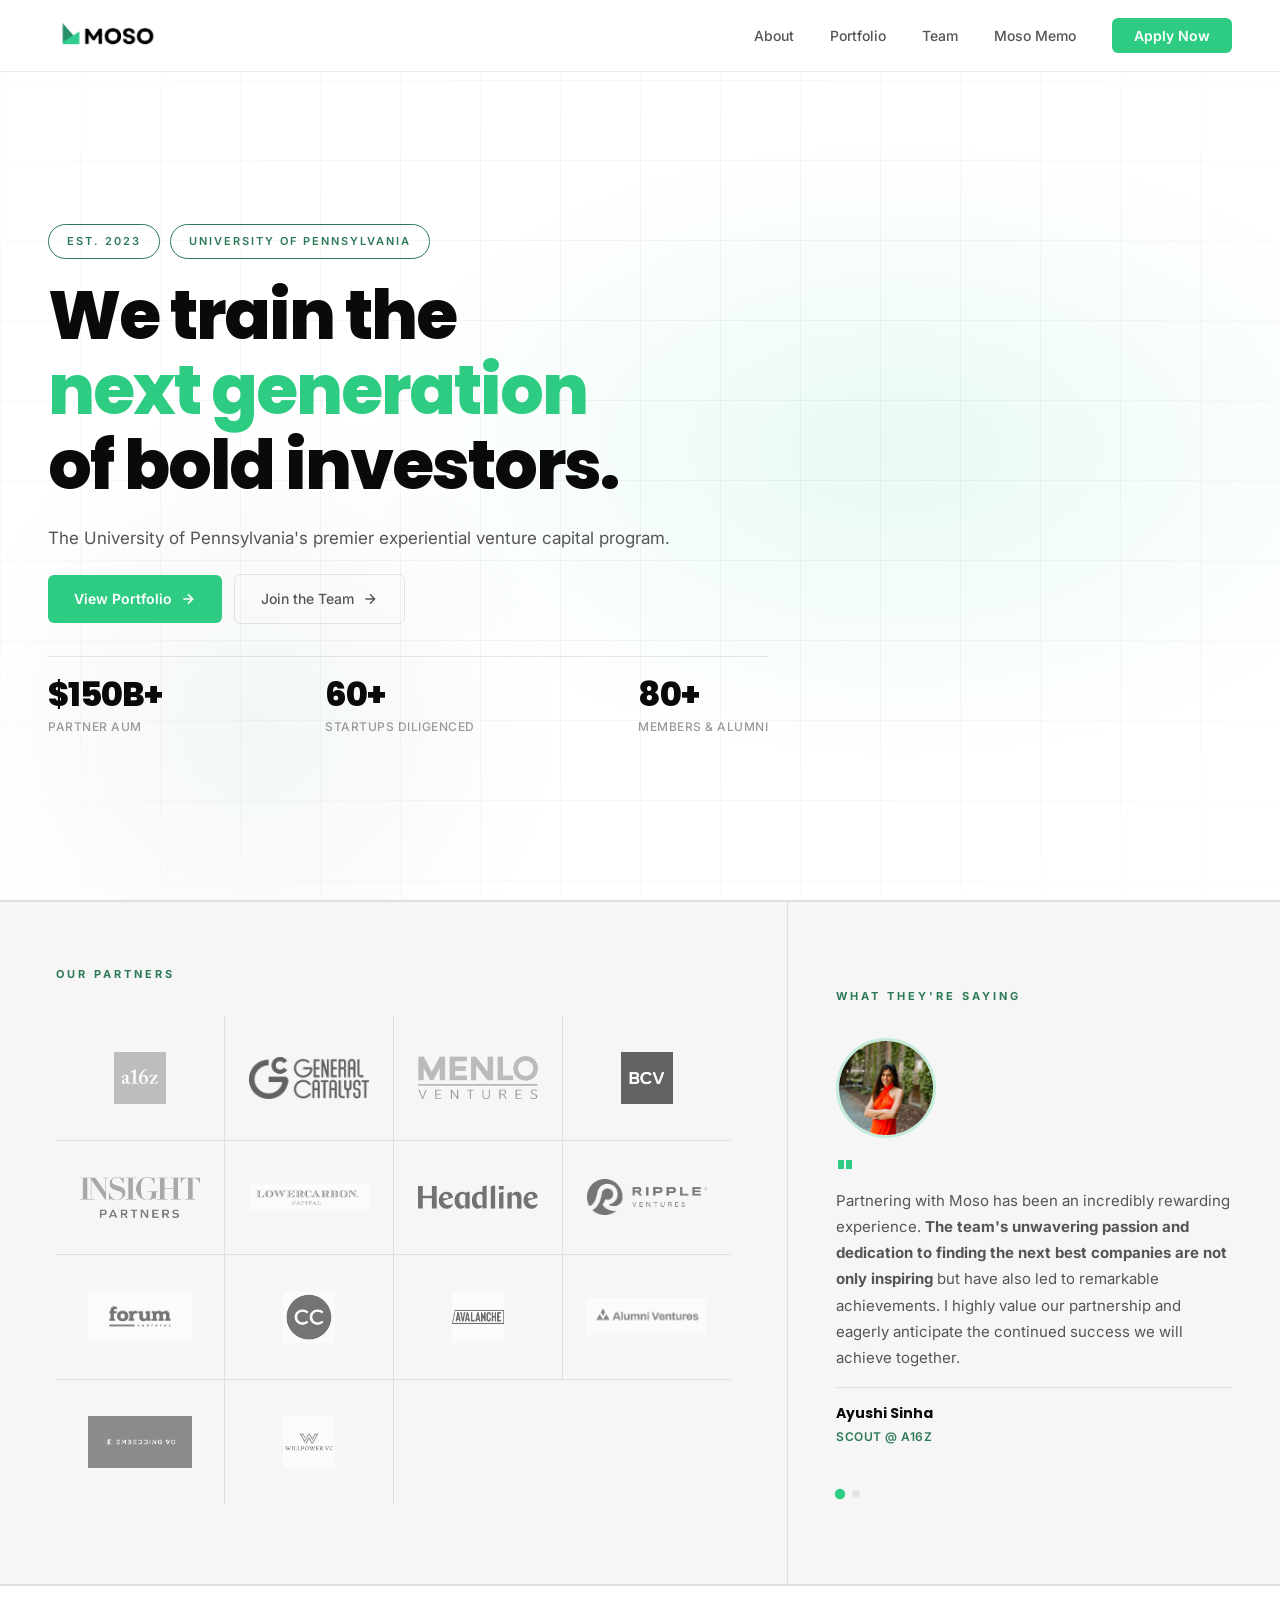
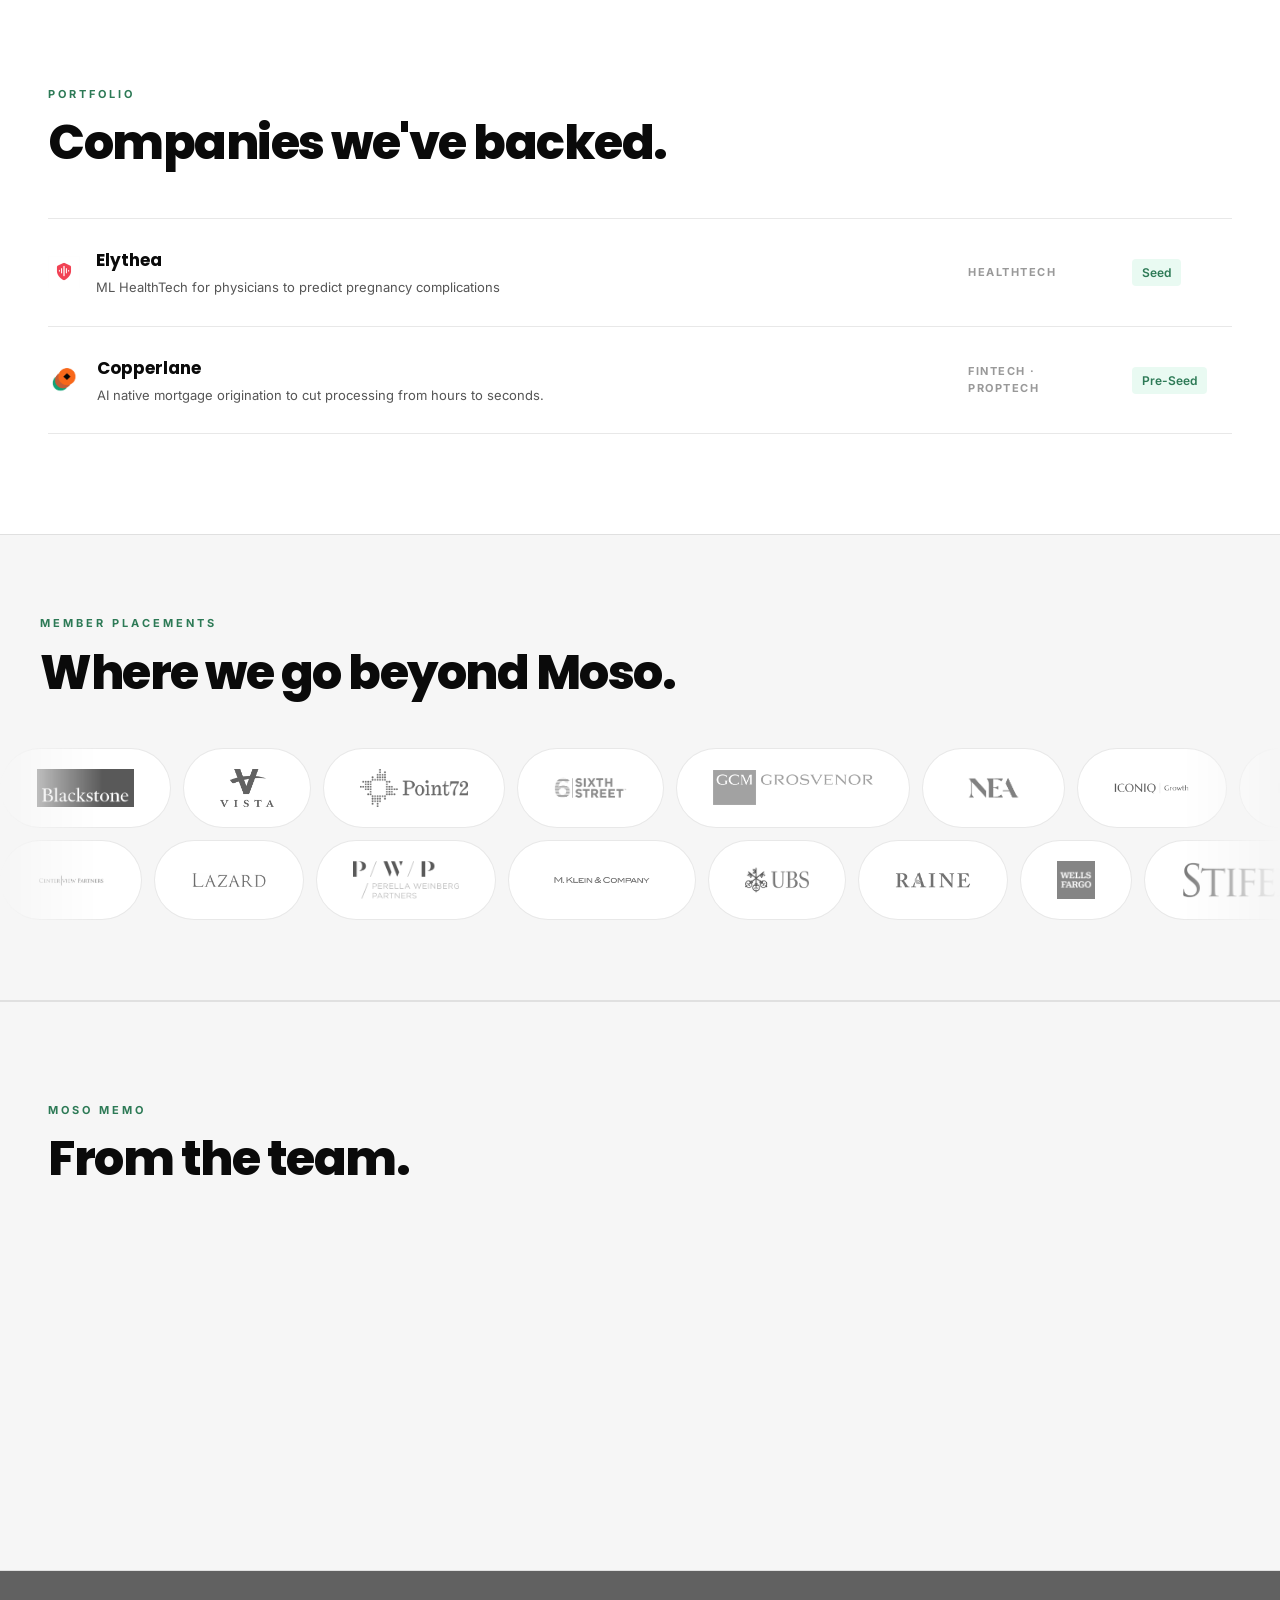
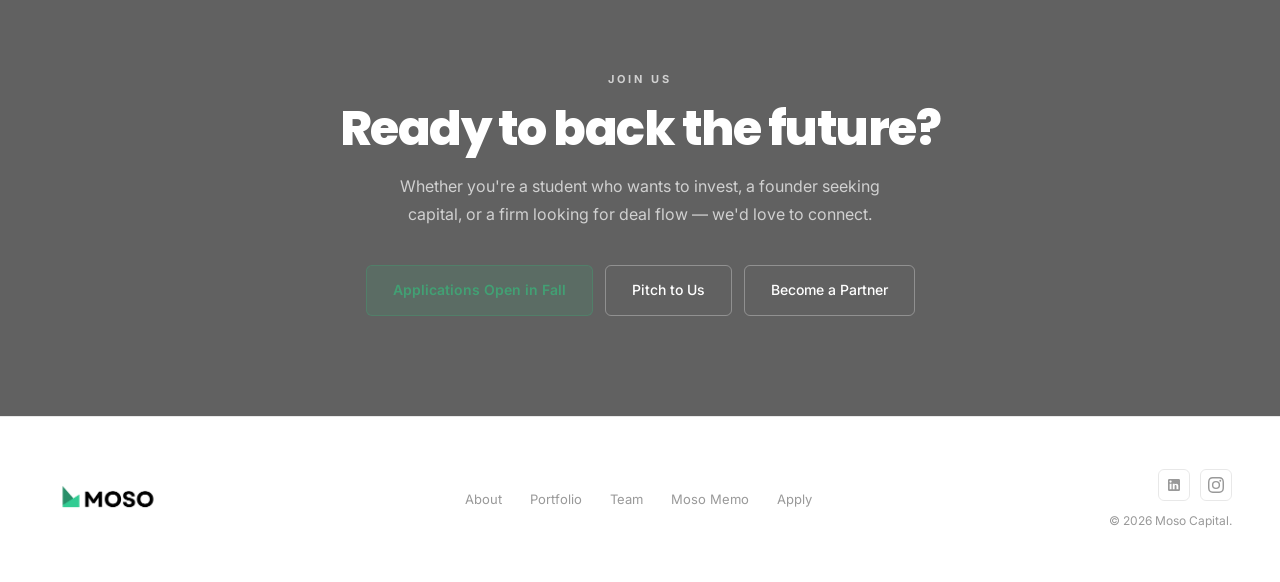
==== commit d9615751: "Add placements marquee, board members, folder structure, and design updates - Reorganize images into" ====
--- a/index.html
+++ b/index.html
@@ -3,7 +3,15 @@
 <head>
   <meta charset="UTF-8" />
   <meta name="viewport" content="width=device-width, initial-scale=1.0" />
-  <title>Moso Capital — Student Venture Capital</title>
+  <title>Moso Capital</title>
+  <meta name="description" content="Moso Capital is the University of Pennsylvania's premier experiential venture capital program." />
+  <meta property="og:title" content="Moso Capital" />
+  <meta property="og:description" content="Moso Capital is the University of Pennsylvania's premier experiential venture capital program." />
+  <meta property="og:type" content="website" />
+  <meta name="twitter:card" content="summary" />
+  <meta name="twitter:title" content="Moso Capital" />
+  <meta name="twitter:description" content="Moso Capital is the University of Pennsylvania's premier experiential venture capital program." />
+  <link rel="icon" type="image/png" href="logogreen.png" />
   <link rel="stylesheet" href="style.css" />
 </head>
 <body>
@@ -27,14 +35,17 @@
   <div class="hero-bg"></div>
   <div class="hero-grid-lines"></div>
   <div class="hero-content">
-    <div class="hero-eyebrow">Student Venture Capital</div>
+    <div class="hero-badges">
+      <span class="hero-badge">Est. 2023</span>
+      <span class="hero-badge">University of Pennsylvania</span>
+    </div>
     <h1>
       We train the
       <span class="accent">next generation</span>
       of bold investors.
     </h1>
     <p class="hero-sub">
-      Moso Capital is the University of Pennsylvania's premier experiential venture capital program. By mirroring an investment fund, we empower top undergraduates to gain hands-on investing experience while supporting our venture and angel investors in sourcing and conducting diligence on the most exciting startups.
+      The University of Pennsylvania's premier experiential venture capital program.
     </p>
     <div class="hero-actions">
       <a href="#portfolio" class="btn-primary">
@@ -59,10 +70,6 @@
         <div class="stat-number">80+</div>
         <div class="stat-label">Members &amp; Alumni</div>
       </div>
-      <div class="stat-item">
-        <div class="stat-number">2023</div>
-        <div class="stat-label">Founded</div>
-      </div>
     </div>
   </div>
 </section>
@@ -75,20 +82,20 @@
     <div class="partners-logos-col">
       <div class="section-label" style="margin-bottom:32px;">Our Partners</div>
       <div class="partner-wall">
-        <div class="partner-item"><a href="https://a16z.com" target="_blank"><img src="a16z.jpg" alt="a16z" /></a></div>
-        <div class="partner-item"><a href="https://www.generalcatalyst.com" target="_blank"><img src="generalcatalyst.png" alt="General Catalyst" /></a></div>
-        <div class="partner-item"><a href="https://menlovc.com" target="_blank"><img src="menlo.png" alt="Menlo Ventures" /></a></div>
-        <div class="partner-item"><a href="https://www.baincapitalventures.com" target="_blank"><img src="bcv.png" alt="Bain Capital Ventures" /></a></div>
-        <div class="partner-item"><a href="https://www.insightpartners.com" target="_blank"><img src="insight.png" alt="Insight" /></a></div>
-        <div class="partner-item"><a href="https://lowercarboncapital.com" target="_blank"><img src="lowercarbon.png" alt="Lowercarbon" /></a></div>
-        <div class="partner-item"><a href="https://headline.com" target="_blank"><img src="headline.svg" alt="Headline Ventures" /></a></div>
-        <div class="partner-item"><a href="https://www.rippleventures.com/" target="_blank"><img src="ripple.png" alt="Ripple" /></a></div>
-        <div class="partner-item"><a href="https://www.forumvc.com" target="_blank"><img src="forum.png" alt="Forum Ventures" /></a></div>
-        <div class="partner-item"><a href="https://comma.vc/" target="_blank"><img src="comma.png" alt="Comma Capital" /></a></div>
-        <div class="partner-item"><a href="https://www.avalanche.vc/" target="_blank"><img src="avalanche.jpeg" alt="Avalanche" /></a></div>
-        <div class="partner-item"><a href="https://alumniventures.com" target="_blank"><img src="alumni.png" alt="Alumni Ventures" /></a></div>
-        <div class="partner-item"><a href="https://embedding.vc" target="_blank"><img src="embedding.png" alt="Embedding" /></a></div>
-        <div class="partner-item"><a href="https://www.linkedin.com/company/willpower-venture-capital/" target="_blank"><img src="willpower.png" alt="Willpower" /></a></div>
+        <div class="partner-item"><a href="https://a16z.com" target="_blank"><img src="partners/a16z.jpg" alt="a16z" /></a></div>
+        <div class="partner-item"><a href="https://www.generalcatalyst.com" target="_blank"><img src="partners/generalcatalyst.png" alt="General Catalyst" /></a></div>
+        <div class="partner-item"><a href="https://menlovc.com" target="_blank"><img src="partners/menlo.png" alt="Menlo Ventures" /></a></div>
+        <div class="partner-item"><a href="https://www.baincapitalventures.com" target="_blank"><img src="partners/bcv.png" alt="Bain Capital Ventures" /></a></div>
+        <div class="partner-item"><a href="https://www.insightpartners.com" target="_blank"><img src="partners/insight.png" alt="Insight" /></a></div>
+        <div class="partner-item"><a href="https://lowercarboncapital.com" target="_blank"><img src="partners/lowercarbon.png" alt="Lowercarbon" /></a></div>
+        <div class="partner-item"><a href="https://headline.com" target="_blank"><img src="partners/headline.svg" alt="Headline Ventures" /></a></div>
+        <div class="partner-item"><a href="https://www.rippleventures.com/" target="_blank"><img src="partners/ripple.png" alt="Ripple" /></a></div>
+        <div class="partner-item"><a href="https://www.forumvc.com" target="_blank"><img src="partners/forum.png" alt="Forum Ventures" /></a></div>
+        <div class="partner-item"><a href="https://comma.vc/" target="_blank"><img src="partners/comma.png" alt="Comma Capital" /></a></div>
+        <div class="partner-item"><a href="https://www.avalanche.vc/" target="_blank"><img src="partners/avalanche.jpeg" alt="Avalanche" /></a></div>
+        <div class="partner-item"><a href="https://alumniventures.com" target="_blank"><img src="partners/alumni.png" alt="Alumni Ventures" /></a></div>
+        <div class="partner-item"><a href="https://embedding.vc" target="_blank"><img src="partners/embedding.png" alt="Embedding" /></a></div>
+        <div class="partner-item"><a href="https://www.linkedin.com/company/willpower-venture-capital/" target="_blank"><img src="partners/willpower.png" alt="Willpower" /></a></div>
       </div>
     </div>
 
@@ -100,7 +107,7 @@
 
           <div class="tc-slide active">
             <div class="tc-photo">
-              <img src="ayushi.png" alt="Ayushi Sinha" />
+              <img src="headshots/ayushi.png" alt="Ayushi Sinha" />
             </div>
             <div class="tc-body">
               <div class="tc-quote-mark">"</div>
@@ -114,7 +121,7 @@
 
           <div class="tc-slide">
             <div class="tc-photo">
-              <img src="amy.png" alt="Amy Wu" />
+              <img src="headshots/amy.png" alt="Amy Wu" />
             </div>
             <div class="tc-body">
               <div class="tc-quote-mark">"</div>
@@ -169,6 +176,96 @@
   </div>
 </section>
 
+<!-- ── PLACEMENTS ── -->
+<section id="placements" style="padding:80px 0;background:var(--surface);border-top:1px solid var(--border);border-bottom:1px solid var(--border);overflow:hidden;">
+  <div class="section-inner" style="margin-bottom:48px;">
+    <div class="section-label">Member Placements</div>
+    <h2 class="section-title" style="margin-bottom:0;">Where we go beyond Moso.</h2>
+  </div>
+
+  <!-- Row 1: scrolls left -->
+  <div class="placement-track-wrap">
+    <div class="placement-track">
+      <div class="placement-chip"><img src="placements/blackstone.png" alt="Blackstone" /></div>
+      <div class="placement-chip"><img src="placements/vista.png" alt="Vista Equity" /></div>
+      <div class="placement-chip"><img src="placements/point72.png" alt="Point72" /></div>
+      <div class="placement-chip"><img src="placements/sixthstreet.png" alt="Sixth Street" /></div>
+      <div class="placement-chip"><img src="placements/gcm.png" alt="GCM Grosvenor" /></div>
+      <div class="placement-chip"><img src="placements/nea.png" alt="NEA" /></div>
+      <div class="placement-chip"><img src="placements/iconiq.png" alt="ICONIQ Growth" /></div>
+      <div class="placement-chip"><img src="placements/battery.png" alt="Battery Ventures" /></div>
+      <div class="placement-chip"><img src="placements/leadedge.png" alt="LeadEdge Capital" /></div>
+      <div class="placement-chip"><img src="placements/hof.png" alt="Hof Capital" /></div>
+      <div class="placement-chip"><img src="placements/goldman.png" alt="Goldman Sachs" /></div>
+      <div class="placement-chip"><img src="placements/jpm.png" alt="J.P. Morgan" /></div>
+      <div class="placement-chip"><img src="placements/boa.png" alt="Bank of America" /></div>
+      <div class="placement-chip"><img src="placements/evercore.png" alt="Evercore" /></div>
+      <div class="placement-chip"><img src="placements/pjt.png" alt="PJT Partners" /></div>
+      <div class="placement-chip"><img src="placements/stripe.png" alt="Stripe" /></div>
+      <div class="placement-chip"><img src="placements/uber.png" alt="Uber" /></div>
+      <div class="placement-chip"><img src="placements/perplexity.png" alt="Perplexity" /></div>
+      <!-- duplicate for seamless loop -->
+      <div class="placement-chip"><img src="placements/blackstone.png" alt="Blackstone" /></div>
+      <div class="placement-chip"><img src="placements/vista.png" alt="Vista Equity" /></div>
+      <div class="placement-chip"><img src="placements/point72.png" alt="Point72" /></div>
+      <div class="placement-chip"><img src="placements/sixthstreet.png" alt="Sixth Street" /></div>
+      <div class="placement-chip"><img src="placements/gcm.png" alt="GCM Grosvenor" /></div>
+      <div class="placement-chip"><img src="placements/nea.png" alt="NEA" /></div>
+      <div class="placement-chip"><img src="placements/iconiq.png" alt="ICONIQ Growth" /></div>
+      <div class="placement-chip"><img src="placements/battery.png" alt="Battery Ventures" /></div>
+      <div class="placement-chip"><img src="placements/leadedge.png" alt="LeadEdge Capital" /></div>
+      <div class="placement-chip"><img src="placements/hof.png" alt="Hof Capital" /></div>
+      <div class="placement-chip"><img src="placements/goldman.png" alt="Goldman Sachs" /></div>
+      <div class="placement-chip"><img src="placements/jpm.png" alt="J.P. Morgan" /></div>
+      <div class="placement-chip"><img src="placements/boa.png" alt="Bank of America" /></div>
+      <div class="placement-chip"><img src="placements/evercore.png" alt="Evercore" /></div>
+      <div class="placement-chip"><img src="placements/pjt.png" alt="PJT Partners" /></div>
+      <div class="placement-chip"><img src="placements/stripe.png" alt="Stripe" /></div>
+      <div class="placement-chip"><img src="placements/uber.png" alt="Uber" /></div>
+      <div class="placement-chip"><img src="placements/perplexity.png" alt="Perplexity" /></div>
+    </div>
+  </div>
+
+  <!-- Row 2: scrolls right -->
+  <div class="placement-track-wrap" style="margin-top:12px;">
+    <div class="placement-track placement-track-reverse">
+      <div class="placement-chip"><img src="placements/centerview.png" alt="Centerview Partners" /></div>
+      <div class="placement-chip"><img src="placements/lazard.png" alt="Lazard" /></div>
+      <div class="placement-chip"><img src="placements/pwp.png" alt="Perella Weinberg" /></div>
+      <div class="placement-chip"><img src="placements/mklein.png" alt="M.Klein &amp; Company" /></div>
+      <div class="placement-chip"><img src="placements/ubs.png" alt="UBS" /></div>
+      <div class="placement-chip"><img src="placements/raine.png" alt="Raine Group" /></div>
+      <div class="placement-chip"><img src="placements/wellsfargo.png" alt="Wells Fargo" /></div>
+      <div class="placement-chip"><img src="placements/stifel.png" alt="Stifel" /></div>
+      <div class="placement-chip"><img src="placements/capitalone.png" alt="Capital One" /></div>
+      <div class="placement-chip"><img src="placements/mckinsey.png" alt="McKinsey &amp; Company" /></div>
+      <div class="placement-chip"><img src="placements/bcg.png" alt="BCG" /></div>
+      <div class="placement-chip"><img src="placements/pg.png" alt="P&amp;G" /></div>
+      <div class="placement-chip"><img src="placements/moet.png" alt="Moët Hennessy" /></div>
+      <div class="placement-chip"><img src="placements/afterquery.png" alt="AfterQuery" /></div>
+      <div class="placement-chip"><img src="placements/paradigm.png" alt="Paradigm" /></div>
+      <div class="placement-chip"><img src="placements/bulgari.png" alt="Bvlgari" /></div>
+      <!-- duplicate -->
+      <div class="placement-chip"><img src="placements/centerview.png" alt="Centerview Partners" /></div>
+      <div class="placement-chip"><img src="placements/lazard.png" alt="Lazard" /></div>
+      <div class="placement-chip"><img src="placements/pwp.png" alt="Perella Weinberg" /></div>
+      <div class="placement-chip"><img src="placements/mklein.png" alt="M.Klein &amp; Company" /></div>
+      <div class="placement-chip"><img src="placements/ubs.png" alt="UBS" /></div>
+      <div class="placement-chip"><img src="placements/raine.png" alt="Raine Group" /></div>
+      <div class="placement-chip"><img src="placements/wellsfargo.png" alt="Wells Fargo" /></div>
+      <div class="placement-chip"><img src="placements/stifel.png" alt="Stifel" /></div>
+      <div class="placement-chip"><img src="placements/capitalone.png" alt="Capital One" /></div>
+      <div class="placement-chip"><img src="placements/mckinsey.png" alt="McKinsey &amp; Company" /></div>
+      <div class="placement-chip"><img src="placements/bcg.png" alt="BCG" /></div>
+      <div class="placement-chip"><img src="placements/pg.png" alt="P&amp;G" /></div>
+      <div class="placement-chip"><img src="placements/moet.png" alt="Moët Hennessy" /></div>
+      <div class="placement-chip"><img src="placements/afterquery.png" alt="AfterQuery" /></div>
+      <div class="placement-chip"><img src="placements/paradigm.png" alt="Paradigm" /></div>
+      <div class="placement-chip"><img src="placements/bulgari.png" alt="Bvlgari" /></div>
+    </div>
+  </div>
+</section>
+
 <!-- ── MOSO MEMO ── -->
 <section id="memo" style="background:var(--surface);border-top:1px solid var(--border);border-bottom:1px solid var(--border);">
   <div class="section-inner">
@@ -201,11 +298,11 @@
   <div class="section-inner join-inner" style="position:relative;z-index:1;">
     <div class="section-label" style="color:#fff;opacity:0.7;">Join Us</div>
     <h2 class="section-title" style="color:#fff;">Ready to back the future?</h2>
-    <p class="section-desc" style="color:rgba(255,255,255,0.7);margin:0 auto 36px;max-width:420px;">
-      We recruit driven students who are builders, analysts, and operators at heart. Applications open each semester.
+    <p class="section-desc" style="color:rgba(255,255,255,0.7);margin:0 auto 36px;max-width:480px;">
+      Whether you're a student who wants to invest, a founder seeking capital, or a firm looking for deal flow — we'd love to connect.
     </p>
     <div class="join-actions">
-      <a href="#" class="btn-primary">Apply to Join</a>
+      <span class="btn-applications btn-applications--closed">Applications Open in Fall</span>
       <a href="contact.html#pitch" class="btn-secondary" style="color:#fff;border-color:rgba(255,255,255,0.3);">Pitch to Us</a>
       <a href="contact.html#partner" class="btn-secondary" style="color:#fff;border-color:rgba(255,255,255,0.3);">Become a Partner</a>
     </div>
--- a/style.css
+++ b/style.css
@@ -88,7 +88,7 @@
   min-height: 100vh;
   display: flex;
   align-items: center;
-  padding: 120px 48px 80px;
+  padding: 100px 48px 40px;
   position: relative;
   overflow: hidden;
 }
@@ -138,13 +138,34 @@
   background: var(--green-dark);
 }
 
+.hero-badges {
+  display: flex;
+  gap: 10px;
+  flex-wrap: wrap;
+  margin-bottom: 20px;
+}
+
+.hero-badge {
+  display: inline-flex;
+  align-items: center;
+  padding: 8px 18px;
+  border: 1.5px solid var(--green-dark);
+  border-radius: 100px;
+  font-family: 'Inter', sans-serif;
+  font-size: 11px;
+  font-weight: 600;
+  letter-spacing: 2px;
+  text-transform: uppercase;
+  color: var(--green-dark);
+}
+
 .hero h1 {
   font-family: 'Poppins', sans-serif;
-  font-size: clamp(48px, 7vw, 88px);
+  font-size: clamp(36px, 5.5vw, 68px);
   font-weight: 800;
-  line-height: 1.15;
-  letter-spacing: -2.5px;
-  margin-bottom: 32px;
+  line-height: 1.1;
+  letter-spacing: -2px;
+  margin-bottom: 20px;
   max-width: 800px;
   color: var(--text-primary);
 }
@@ -152,6 +173,15 @@
 .hero h1 .accent {
   color: var(--green-light);
   display: block;
+}
+
+.hero-tagline {
+  font-family: 'Poppins', sans-serif;
+  font-size: 20px;
+  font-weight: 600;
+  color: var(--text-primary);
+  letter-spacing: -0.3px;
+  margin-bottom: 8px;
 }
 
 .hero-sub {
@@ -159,7 +189,7 @@
   color: var(--text-secondary);
   max-width: 720px;
   line-height: 1.75;
-  margin-bottom: 48px;
+  margin-bottom: 20px;
   font-weight: 400;
 }
 
@@ -186,6 +216,34 @@
 
 .btn-primary:hover { background: var(--green-dark); }
 
+/* ── APPLICATIONS BUTTON ── */
+.btn-applications {
+  display: inline-flex;
+  align-items: center;
+  justify-content: center;
+  padding: 13px 26px;
+  border-radius: 6px;
+  font-weight: 600;
+  font-size: 14px;
+  cursor: default;
+  transition: background 0.3s, color 0.3s, border-color 0.3s;
+}
+
+/* Closed: muted transparent state */
+.btn-applications--closed {
+  background: rgba(46,204,130,0.10);
+  color: rgba(46,204,130,0.55);
+  border: 1.5px solid rgba(46,204,130,0.2);
+}
+
+/* Open: vibrant green — swap --closed to --open when apps open */
+.btn-applications--open {
+  background: var(--green-light);
+  color: #fff;
+  border: 1.5px solid var(--green-light);
+  cursor: pointer;
+}
+
 .btn-secondary {
   display: inline-flex;
   align-items: center;
@@ -209,8 +267,8 @@
   display: flex;
   justify-content: space-between;
   max-width: 720px;
-  margin-top: 80px;
-  padding-top: 40px;
+  margin-top: 32px;
+  padding-top: 20px;
   border-top: 1px solid var(--border);
 }
 
@@ -529,7 +587,7 @@
 /* ── JOIN WITH BG ── */
 .join-bg {
   position: relative;
-  background-image: url('all.png');
+  background-image: url('headshots/all.png');
   background-size: cover;
   background-position: center 55%;
   overflow: hidden;
@@ -562,9 +620,10 @@
 /* ── TEAM ── */
 .team-grid {
   display: grid;
-  grid-template-columns: repeat(5, 1fr);
+  grid-template-columns: repeat(auto-fill, 180px);
   gap: 16px;
   margin-top: 24px;
+  justify-content: center;
 }
 
 .team-card {
@@ -608,8 +667,6 @@
   font-weight: 600;
   color: var(--green-dark);
   margin-bottom: 6px;
-  text-transform: uppercase;
-  letter-spacing: 0.5px;
 }
 
 .team-school {
@@ -923,6 +980,73 @@
   transform: scale(1.3);
 }
 
+/* ── PLACEMENTS MARQUEE ── */
+@keyframes marquee-left {
+  0%   { transform: translateX(0); }
+  100% { transform: translateX(-50%); }
+}
+
+@keyframes marquee-right {
+  0%   { transform: translateX(-50%); }
+  100% { transform: translateX(0); }
+}
+
+.placement-track-wrap {
+  overflow: hidden;
+  width: 100%;
+  /* fade edges */
+  -webkit-mask-image: linear-gradient(to right, transparent 0%, black 8%, black 92%, transparent 100%);
+  mask-image: linear-gradient(to right, transparent 0%, black 8%, black 92%, transparent 100%);
+}
+
+.placement-track {
+  display: flex;
+  gap: 12px;
+  width: max-content;
+  animation: marquee-left 70s linear infinite;
+}
+
+.placement-track-reverse {
+  animation: marquee-right 80s linear infinite;
+}
+
+.placement-track:hover,
+.placement-track-reverse:hover {
+  animation-play-state: paused;
+}
+
+.placement-chip {
+  flex-shrink: 0;
+  display: inline-flex;
+  align-items: center;
+  justify-content: center;
+  padding: 16px 36px;
+  background: #fff;
+  border: 1px solid var(--border);
+  border-radius: 100px;
+  transition: border-color 0.25s, box-shadow 0.25s;
+  height: 80px;
+}
+
+.placement-chip:hover {
+  border-color: rgba(46,204,130,0.4);
+  box-shadow: 0 2px 12px rgba(46,204,130,0.12);
+}
+
+.placement-chip img {
+  height: 38px;
+  width: auto;
+  max-width: 160px;
+  object-fit: contain;
+  display: block;
+  filter: grayscale(100%) opacity(0.65);
+  transition: filter 0.25s;
+}
+
+.placement-chip:hover img {
+  filter: grayscale(0%) opacity(1);
+}
+
 /* ── SCROLL REVEAL ── */
 .reveal {
   opacity: 0;
@@ -939,18 +1063,122 @@
 @media (max-width: 900px) {
   nav { padding: 0 24px; }
   section { padding: 64px 24px; }
-  .hero { padding: 120px 24px 60px; }
+  .hero { padding: 120px 24px 60px; min-height: auto; }
   .about-grid { grid-template-columns: 1fr; gap: 48px; }
   .team-grid { grid-template-columns: repeat(3, 1fr); }
   .hero-stats { gap: 32px; flex-wrap: wrap; }
   .memo-row { grid-template-columns: 1fr; gap: 6px; }
   .memo-meta { text-align: left; }
   .portfolio-row { grid-template-columns: 1fr; gap: 8px; }
+
+  /* Partners + testimonials */
+  .partners-split { grid-template-columns: 1fr; }
+  .partners-logos-col { border-right: none; border-bottom: 1px solid var(--border); padding: 48px 24px; }
+  .partners-quotes-col { padding: 48px 24px; }
+  .partner-wall { grid-template-columns: repeat(3, 1fr); margin-top: 24px; }
+
+  /* Process grid */
+  .process-grid { grid-template-columns: 1fr; }
+
+  /* Moso memo cards */
+  .memo-card-grid, [style*="grid-template-columns:repeat(2,1fr)"] { grid-template-columns: 1fr !important; }
+
+  /* Join actions */
+  .join-actions { flex-direction: column; align-items: center; }
+  .join-actions .btn-primary,
+  .join-actions .btn-secondary { width: 100%; max-width: 280px; justify-content: center; }
+
+  /* Page hero */
+  .page-hero { padding: 120px 24px 48px; }
+
+  /* Testimonial carousel height */
+  .tc-slides { height: 480px; }
+
+  /* About page mission grid */
+  .section-inner > div[style*="grid-template-columns:1fr 1fr"] { grid-template-columns: 1fr !important; gap: 40px !important; }
+
+  /* Contact page */
+  div[style*="grid-template-columns:1fr 1fr"][style*="gap:1px"] { grid-template-columns: 1fr !important; }
+
+  /* Footer */
+  footer { padding: 40px 24px; }
 }
 
 @media (max-width: 600px) {
+  /* Placements: smaller chips, faster */
+  .placement-chip { font-size: 12px; padding: 8px 16px; }
+  .placement-track { animation-duration: 28s; }
+  .placement-track-reverse { animation-duration: 32s; }
+
+  nav { padding: 0 20px; }
   nav .nav-links { display: none; }
+
+  .hero { padding: 100px 20px 56px; }
+  .hero h1 { letter-spacing: -1.5px; }
+  .hero-sub { font-size: 15px; }
+
+  /* Stats: 2×2 grid */
+  .hero-stats {
+    display: grid;
+    grid-template-columns: 1fr 1fr;
+    gap: 0;
+    border: 1px solid var(--border);
+    border-radius: 10px;
+    overflow: hidden;
+    padding-top: 0;
+    margin-top: 48px;
+    max-width: 100%;
+  }
+  .stat-item {
+    padding: 20px 16px;
+    border-right: 1px solid var(--border);
+    border-bottom: 1px solid var(--border);
+  }
+  .stat-item:nth-child(2n) { border-right: none; }
+  .stat-item:nth-child(3),
+  .stat-item:nth-child(4) { border-bottom: none; }
+  .stat-number { font-size: 26px; }
+
+  /* Partner wall: 2 col */
+  .partner-wall { grid-template-columns: repeat(2, 1fr); }
+  .partner-item:nth-child(4n) { border-right: 1px solid var(--border); }
+  .partner-item:nth-child(2n) { border-right: none; }
+
+  /* Team grid: 2 col */
   .team-grid { grid-template-columns: repeat(2, 1fr); }
+
+  /* Testimonial carousel */
+  .tc-slides { height: 520px; }
+  .tc-photo { width: 80px; height: 80px; }
+  .tc-quote { font-size: 14px; }
+
+  /* Portfolio row */
+  .portfolio-row { grid-template-columns: 1fr; }
+  .portfolio-col-tag, .portfolio-col-stage { display: none; }
+
+  /* Section padding */
+  section { padding: 52px 20px; }
+  .page-hero { padding: 100px 20px 40px; }
+
+  /* Process grid already 1-col, just reduce padding */
+  .process-item { padding: 28px 20px; }
+
+  /* Footer */
   .footer-inner { flex-direction: column; align-items: flex-start; gap: 24px; }
-  .hero-stats { gap: 24px; }
-}
+  .footer-links { flex-wrap: wrap; gap: 16px; }
+  .footer-right { align-items: flex-start; }
+
+  /* Article pages */
+  .article-hero { padding: 120px 20px 48px !important; }
+  .article-body { padding: 48px 20px !important; }
+  .stat-row { grid-template-columns: repeat(2, 1fr) !important; }
+  .stat-cell:nth-child(2) { border-right: none; }
+  .stat-cell:nth-child(3) { border-right: 1px solid var(--border); }
+  .startup-row { grid-template-columns: 1fr !important; gap: 4px !important; }
+  .startup-name { font-size: 13px; }
+
+  /* Contact page */
+  div[style*="padding:56px 48px"] { padding: 40px 24px !important; }
+  div[style*="padding-top:72px"][style*="padding-bottom:100px"] { padding: 48px 20px 64px !important; }
+  div[style*="margin-top:48px"][style*="padding-top:40px"] { flex-direction: column; align-items: flex-start; gap: 12px; }
+}
